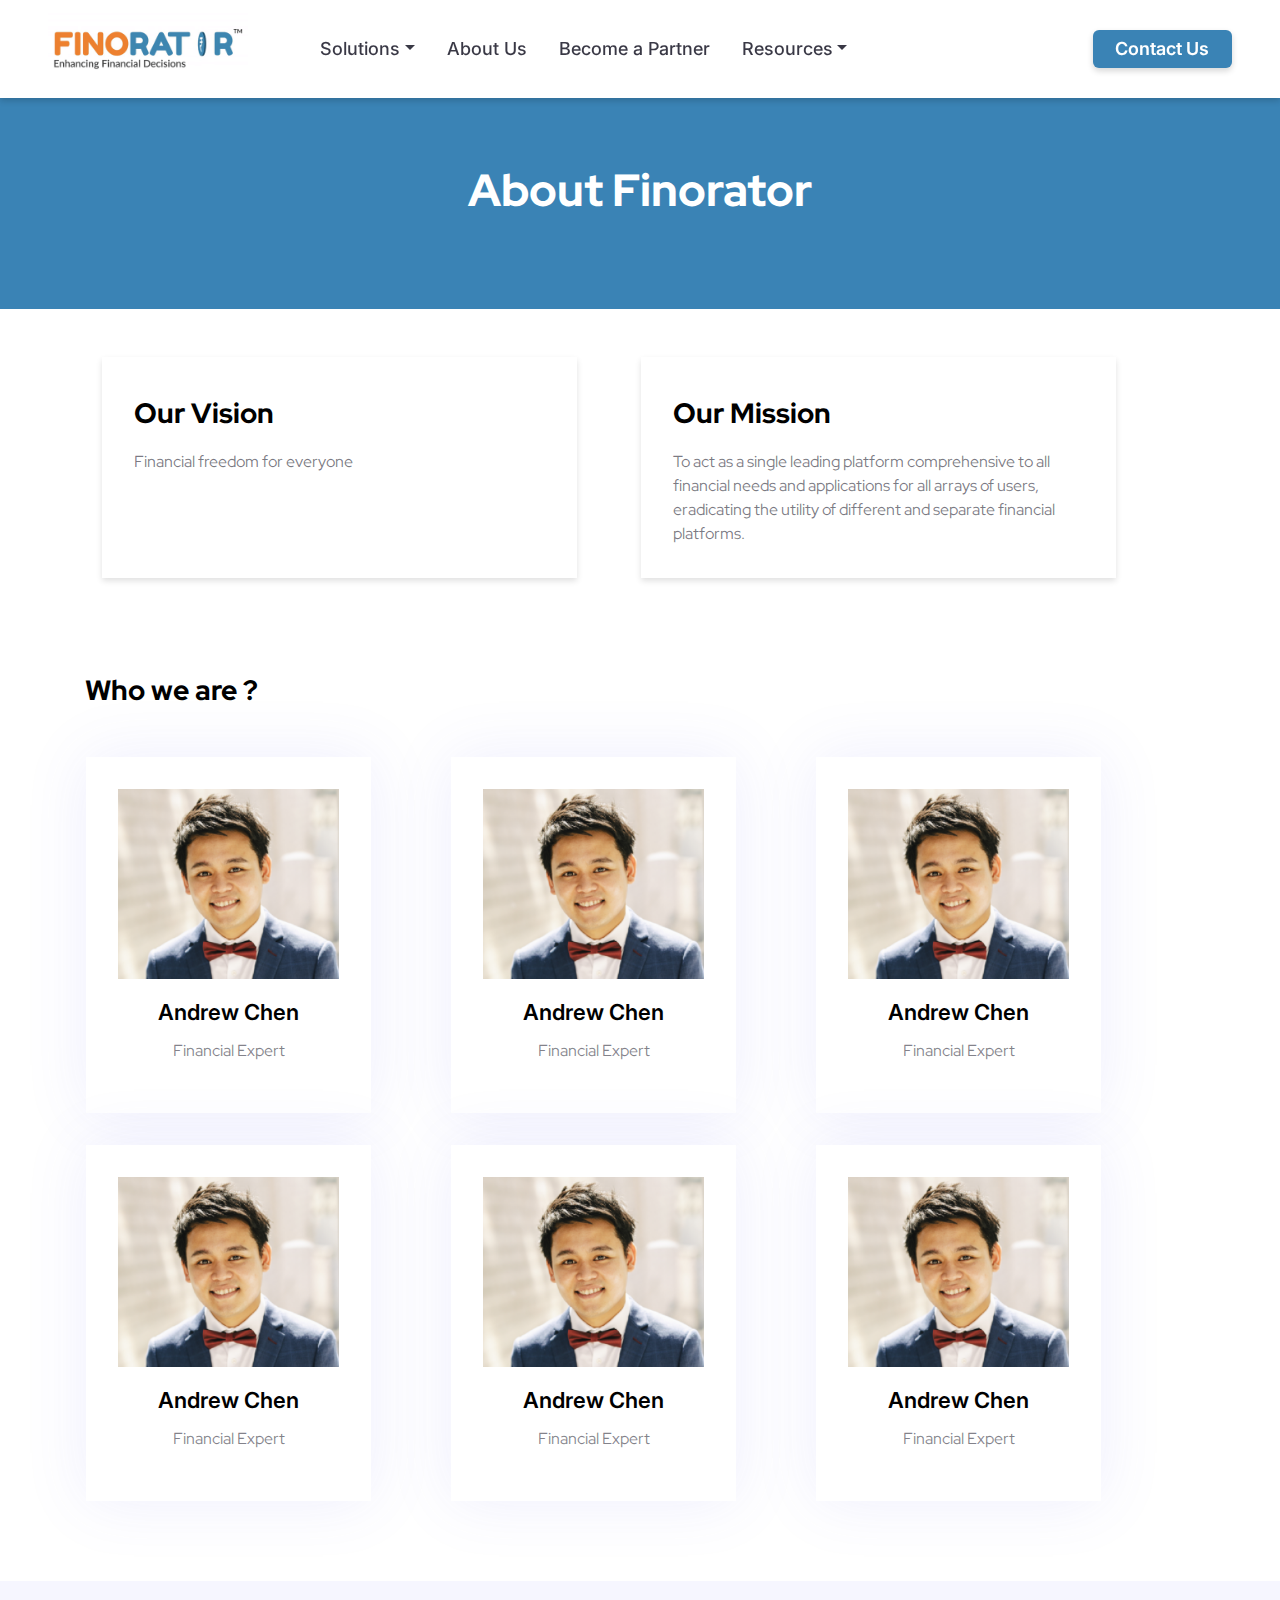
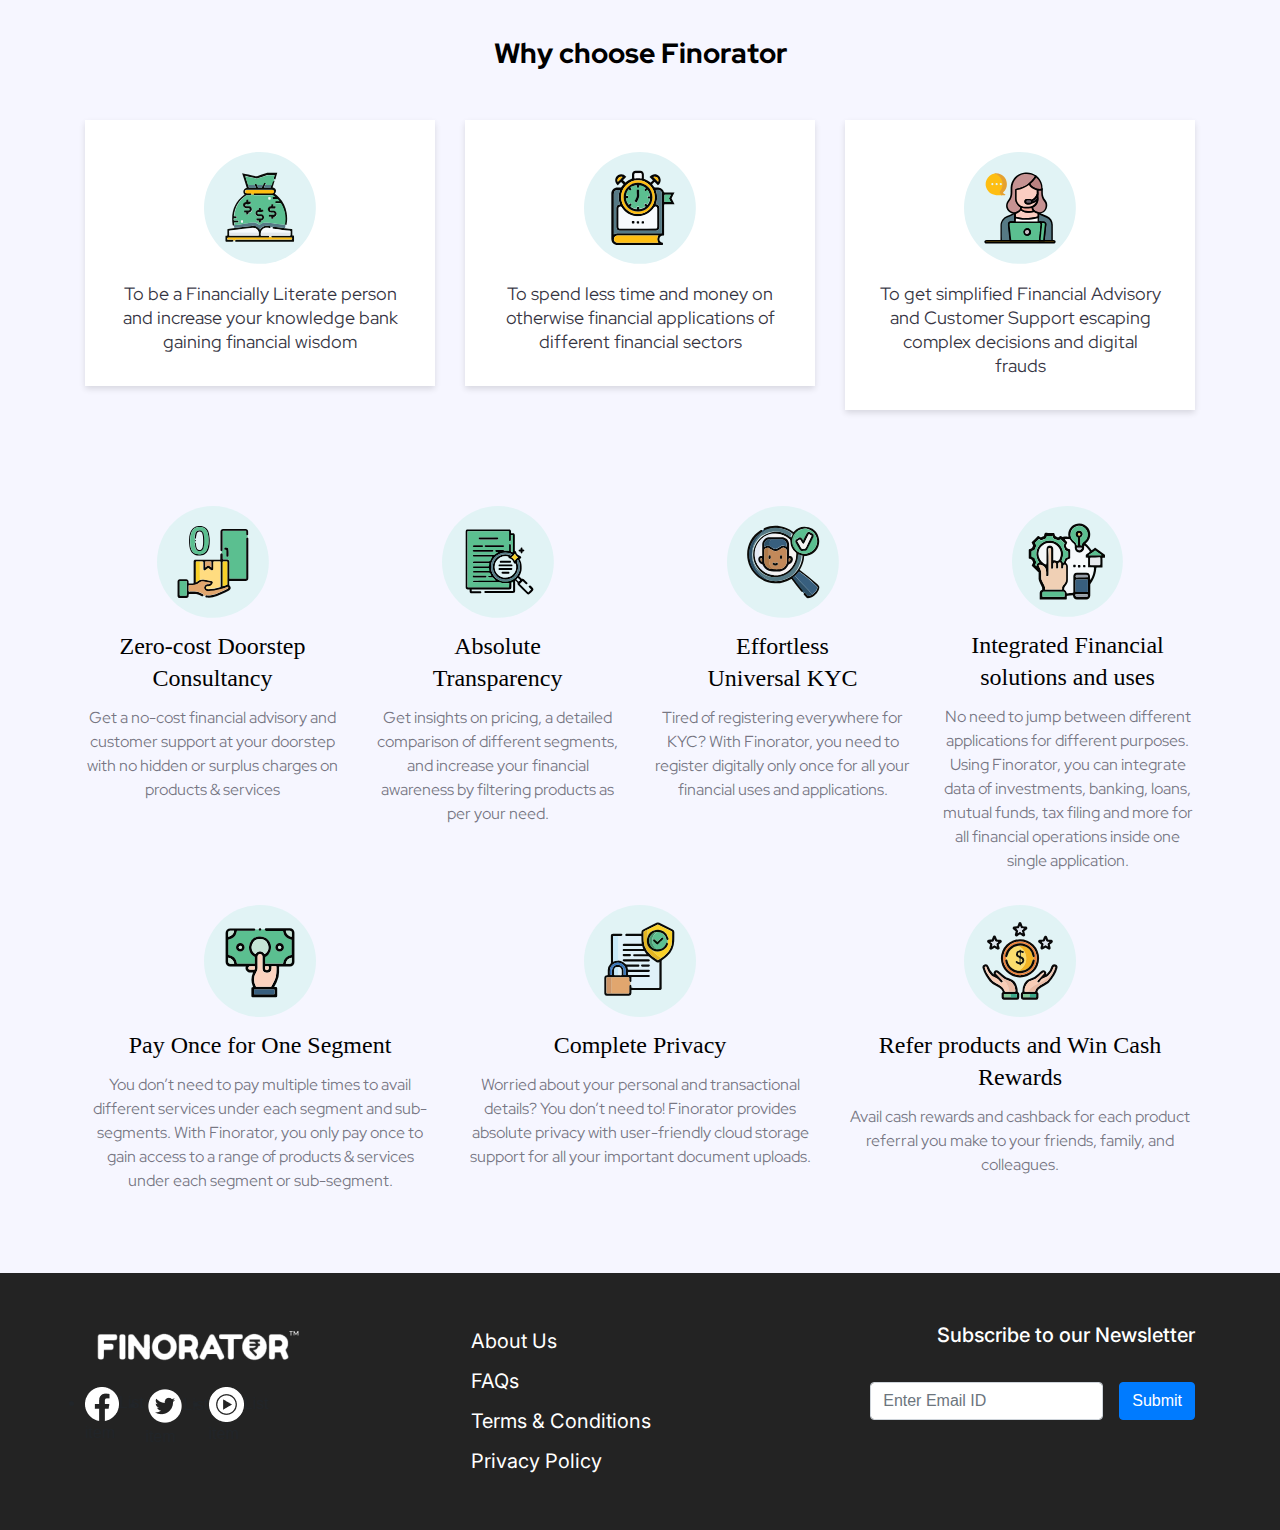
==== about-us.html @ b49a034b "chng" ====
<!DOCTYPE html>
<html lang="en">
    <head>
        <meta charset="utf-8">
        <meta http-equiv="X-UA-Compatible" content="IE=edge">
        <meta name="viewport" content="width=device-width, initial-scale=1, shrink-to-fit=no">
        <meta name="description" content="">
        <meta name="author" content="">
        <title>Finorator - About Us</title>
        <!-- Bootstrap core CSS -->
        <link href="bootstrap/css/bootstrap.css" rel="stylesheet">
        <!-- Custom styles for this template -->
        <link href="main.css" rel="stylesheet" type="text/css">
        <link href="starter-template.css" rel="stylesheet" type="text/css">
        <link rel="preconnect" href="https://fonts.googleapis.com">
        <link rel="preconnect" href="https://fonts.gstatic.com" crossorigin>
        <link href="https://fonts.googleapis.com/css2?family=Inter:wght@300;400;500;600;700&display=swap" rel="stylesheet">
        <link href="https://fonts.googleapis.com/css2?family=Inter:wght@300;400;500;600;700&family=Red+Hat+Display:wght@300;400;500;600;700&display=swap" rel="stylesheet">
    </head>
    <body>
        <nav class="navbar navbar-expand-md fixed-top pl-5 pr-5">
            <a href="index.html" class="navbar-brand"><img src="assets/fino2.gif"></a>
            <button class="navbar-toggler" type="button" data-toggle="collapse" data-target="#navbarsExampleDefault" aria-controls="navbarsExampleDefault" aria-expanded="false" aria-label="Toggle navigation" style="background-color: #3a83b5;">
                <span class="navbar-toggler-icon"></span>
            </button>
            <div class="collapse navbar-collapse" id="navbarsExampleDefault">
                <ul class="navbar-nav mr-auto ml-5">
                    <li class="nav-item dropdown">
                        <a class="nav-link dropdown-toggle" href="#" id="dropdown01" data-toggle="dropdown" aria-haspopup="true" aria-expanded="false">Solutions</a>
                        <div class="dropdown-menu" aria-labelledby="dropdown01">
                            <a class="dropdown-item test">Product List<span class="caret"></span></a>
                            <ul class="dropdown-menu dropdown-submenu">
                                <li>
                                    <a tabindex="-1" href="#segment" class="dropdown-item">Shares & Stocks</a>
                                </li>
                                <li>
                                    <a tabindex="-1" href="#segment" class="dropdown-item">Mutual Fund</a>
                                </li>
                                <li>
                                    <a tabindex="-1" href="#segment" class="dropdown-item">Insurance</a>
                                </li>
                                <li>
                                    <a tabindex="-1" href="#segment" class="dropdown-item">Loans</a>
                                </li>
                                <li>
                                    <a tabindex="-1" href="#segment" class="dropdown-item">Income Tax</a>
                                </li>
                                <li>
                                    <a tabindex="-1" href="#segment" class="dropdown-item">Real Estate</a>
                                </li>
                            </ul>                             
                            <a class="dropdown-item test" href="#">Other Services <span class="caret"></span></a>
                            <ul class="dropdown-menu dropdown-submenu" style="top: 36px;">
                                <li>
                                    <a tabindex="-1" href="contact-us.html" class="dropdown-item">WEALTH PLANNING</a>
                                </li>
                                <li>
                                    <a tabindex="-1" href="contact-us.html" class="dropdown-item">INVESTMENT PLANNING</a>
                                </li>
                                <li>
                                    <a tabindex="-1" href="contact-us.html" class="dropdown-item">INTERMEDIARY SERVICES</a>
                                </li>
                                <li>
                                    <a tabindex="-1" href="contact-us.html" class="dropdown-item">TAX PLANNING & CONSULTANCY</a>
                                </li>
                                <li>
                                    <a tabindex="-1" href="contact-us.html" class="dropdown-item">ACCOUNTING</a>
                                </li>
                                <li>
                                    <a tabindex="-1" href="contact-us.html" class="dropdown-item">DIGITAL SIGNATURE</a>
                                </li>
                            </ul>
                        </div>
                    </li>
                    <li class="nav-item dropdown">
                        <a class="nav-link" href="about-us.html" id="dropdown01" aria-haspopup="true" aria-expanded="false">About Us</a>
                    </li>
                    <li class="nav-item dropdown">
                        <a class="nav-link" href="partner.html" id="dropdown01" aria-haspopup="true" aria-expanded="false">Become a Partner</a>
                    </li>
                    <li class="nav-item dropdown">
                        <a class="nav-link dropdown-toggle" href="#" id="dropdown01" data-toggle="dropdown" aria-haspopup="true" aria-expanded="false">Resources</a>
                        <div class="dropdown-menu" aria-labelledby="dropdown01">
                            <a class="dropdown-item" href="#">FAQs</a>
                            <a class="dropdown-item" href="#">Blogs</a>
                            <a class="dropdown-item" href="#">Our tie Up Partners</a>
                        </div>
                    </li>
                </ul>
                <form class="form-inline my-2 my-lg-0">
                    <a class="theme-btn btn my-2 my-sm-0" href="contact-us.html">Contact Us</a>
                </form>
            </div>
        </nav>
        <div class="hero sub-hero text-center partner-hero">
            <div class="container">
                <div class="row" style="align-items: center;">
                    <div class="col-lg-12 col-xl-12">
                        <div>
                            <h1 class="theme-h1 text-center">
About Finorator</h1>
                        </div>
                    </div>
                </div>
            </div>
        </div>
        <div class="section-body about-u">
            <div class="container">
                <div class="row">
                    <div class="vision-card col-xl-5 col-lg-5">
                        <div class="theme-head text-left">Our Vision</div>
                        <div class="description text-left">Financial freedom for everyone
</div>
                    </div>
                    <div class="vision-card col-xl-5 col-lg-5">
                        <div class="theme-head text-left">Our Mission</div>
                        <div class="description text-left">To act as a single leading platform comprehensive to all financial needs and applications for all arrays of users, eradicating the utility of different and separate financial platforms.
</div>
                    </div>
                </div>
            </div>
        </div>
        <div class="section-body">
            <div class="container">
                <div class="theme-head">
                    Who we are ?                     
</div>
                <div class="row">
                    <div class="team-card col-xl-3 col-lg-4">
                        <img src="assets/team-dummy.png">
                        <h3>Andrew Chen</h3>
                        <p>Financial Expert</p>
                    </div>
                    <div class="team-card col-xl-3 col-lg-4">
                        <img src="assets/team-dummy.png">
                        <h3>Andrew Chen</h3>
                        <p>Financial Expert</p>
                    </div>
                    <div class="team-card col-xl-3 col-lg-4">
                        <img src="assets/team-dummy.png">
                        <h3>Andrew Chen</h3>
                        <p>Financial Expert</p>
                    </div>
                    <div class="team-card col-xl-3 col-lg-4">
                        <img src="assets/team-dummy.png">
                        <h3>Andrew Chen</h3>
                        <p>Financial Expert</p>
                    </div>
                    <div class="team-card col-xl-3 col-lg-4">
                        <img src="assets/team-dummy.png">
                        <h3>Andrew Chen</h3>
                        <p>Financial Expert</p>
                    </div>
                    <div class="team-card col-xl-3 col-lg-4">
                        <img src="assets/team-dummy.png">
                        <h3>Andrew Chen</h3>
                        <p>Financial Expert</p>
                    </div>
                </div>
            </div>
        </div>
        <div class="section-body features">
            <div class="container">
                <div class="theme-head text-center">Why choose Finorator</div>
                <div class="row mb-5">
                    <div class="col-xl-4 col-lg-4 col-sm-6">
                        <div class="feature-bigcard">
                            <img src="assets/main-feature1.svg">
                            <div class="description">To be a Financially Literate person and increase your knowledge bank gaining financial wisdom</div>
                        </div>
                    </div>
                    <div class="col-xl-4 col-lg-4 col-sm-6">
                        <div class="feature-bigcard">
                            <img src="assets/main-feature2.svg">
                            <div class="description">To spend less time and money on otherwise financial applications of different financial sectors</div>
                        </div>
                    </div>
                    <div class="col-xl-4 col-lg-4 col-sm-12">
                        <div class="feature-bigcard">
                            <img src="assets/main-feature3.svg">
                            <div class="description">To get simplified Financial Advisory and Customer Support escaping complex decisions and digital frauds</div>
                        </div>
                    </div>
                </div>
                <div class="row mt-5 pt-5">
                    <div class="col-xl-3 col-lg-3 col-sm-6">
                        <div class="text-center feature-smallcard">
                            <img src="assets/side-feature1.svg">
                            <div class="title">Zero-cost Doorstep Consultancy</div>
                            <div class="description">Get a no-cost financial advisory and customer support at your doorstep with no hidden or surplus charges on products & services
</div>
                        </div>
                    </div>
                    <div class="col-xl-3 col-lg-3 col-sm-6">
                        <div class="text-center feature-smallcard">
                            <img src="assets/side-feature2.svg">
                            <div class="title">Absolute 
                                <br>Transparency
                            </div>
                            <div class="description">Get insights on pricing, a detailed comparison of different segments, and increase your financial awareness by filtering products as per your need.
</div>
                        </div>
                    </div>
                    <div class="col-xl-3 col-lg-3 col-sm-6">
                        <div class="text-center feature-smallcard">
                            <img src="assets/side-feature3.svg">
                            <div class="title">Effortless
                                <br> Universal KYC
                            </div>
                            <div class="description">Tired of registering everywhere for KYC? With Finorator, you need to register digitally only once for all your financial uses and applications.
</div>
                        </div>
                    </div>
                    <div class="col-xl-3 col-lg-3 col-sm-6">
                        <div class="text-center feature-smallcard">
                            <img src="assets/side-feature4.svg">
                            <div class="title">Integrated Financial solutions and uses</div>
                            <div class="description">No need to jump between different applications for different purposes. Using Finorator, you can integrate data of investments, banking, loans, mutual funds, tax filing and more for all financial operations inside one single application.</div>
                        </div>
                    </div>
                    <div class="col-xl-4 col-lg-4 col-sm-6"> 
                        <div class="text-center feature-smallcard">
                            <img src="assets/feature-5.svg">
                            <div class="title">Pay Once for One Segment</div>
                            <div class="description">You don’t need to pay multiple times to avail different services under each segment and sub-segments. With Finorator, you only pay once to gain access to a range of products & services under each segment or sub-segment.</div>
                        </div>
                    </div>
                    <div class="col-xl-4 col-lg-4 col-sm-6">
                        <div class="text-center feature-smallcard">
                            <img src="assets/feature-6.svg">
                            <div class="title">Complete Privacy</div>
                            <div class="description">Worried about your personal and transactional details? You don’t need
                                to! Finorator provides absolute privacy with user-friendly cloud storage support for all your important document uploads.
</div>
                        </div>
                    </div>
                    <div class="col-xl-4 col-lg-4 col-sm-12">
                        <div class="text-center feature-smallcard">
                            <img src="assets/feature-7.svg">
                            <div class="title">Refer products and Win Cash Rewards</div>
                            <div class="description">Avail cash rewards and cashback for each product referral you make to your friends, family, and colleagues.
</div>
                        </div>
                    </div>
                </div>
            </div>
        </div>
        <div class="section-body footer">
            <div class="container">
                <div class="row">
                    <div class="col-xl-3 col-lg-3">
                        <img src="assets/logo-white.png" class="mb-4">
                        <ul class="sm-icons">
                            <li>
                                <img src="assets/fb.png">List item
                            </li>
                            <li>
                                <img src="assets/twitter.png">List item
                            </li>
                            <li>
                                <img src="assets/yt.png">List item
                            </li>
                        </ul>
                    </div>
                    <div class="col-xl-4 offset-xl-1 col-lg-4">
                        <ul class="list-group footer-nav"> 
                            <li class="list-group-item">About Us</li>                             
                            <li class="list-group-item">FAQs</li>                             
                            <li class="list-group-item">Terms & Conditions</li>                             
                            <li class="list-group-item">Privacy Policy</li>                             
                        </ul>
                    </div>
                    <div class="col-xl-4 col-lg-5">
                        <div class="title">Subscribe to our Newsletter</div>
                        <form style="display: flex; justify-content: flex-end;">
                            <div class="form-group mx-sm-3 mb-2">
                                <label for="inputPassword2" class="sr-only">Password</label>
                                <input type="email" class="form-control" id="inputPassword2" placeholder="Enter Email ID"/>
                            </div>
                            <button type="submit" class="btn btn-primary mb-2">Submit</button>
                        </form>
                    </div>
                </div>
            </div>
        </div>
        <!-- /.container -->
        <!-- Bootstrap core JavaScript
    ================================================== -->
        <!-- Placed at the end of the document so the pages load faster -->
        <script src="assets/js/jquery.min.js"></script>
        <script src="assets/js/popper.js"></script>
        <script src="bootstrap/js/bootstrap.min.js"></script>
        <script>
$(document).ready(function(){
  $('a.test').on("click", function(e){
    $(this).next('ul').toggle();
    e.stopPropagation();
    e.preventDefault();
  });
});
</script>
    </body>
</html>
---- main.css ----
body {
    padding-top: 5rem;
}

.starter-template {
    padding: 3rem 1.5rem;
    text-align: center;
}

.navbar-brand img {
    max-width: 10em;
}

.navbar .nav-item .nav-link {
    font-family: Inter;
    font-style: normal;
    font-weight: 500;
    font-size: 18px;
    line-height: 24px;
    color: rgba(7, 6, 22, 0.8);
}

.navbar .nav-item {
    margin-right: 1em;
}

.theme-btn {
    /* Rectangle 1 */
    background: #3A83B5;
    box-shadow: 0px 3px 6px rgba(0, 0, 0, 0.16);
    border-radius: 6px;

    /* color: #fff */
    padding-left: 1.2em;
    padding-right: 1.2em;

    /* Contact Us */
    font-family: Inter;
    font-style: normal;
    font-weight: 600;
    font-size: 18px;
    line-height: 24px;
    color: #FFFFFF;
}

.theme-btn:hover {
    color: #fff;
}

.navbar {
    box-shadow: 0px 3px 6px rgba(0, 0, 0, 0.16);
    background-color: #fff;
}

.hero {
    background: #FAFAFD;
    padding-top: 8em;
    padding-bottom: 10em;
    background-image: url('assets/Group%20510.png');
    background-repeat: no-repeat;
    background-position: center center;
    background-size: cover;
}

.hero img {
    max-width: 100%;
}

.theme-h1 {
    /* All financial Solutions under One Roof */
    font-family: Red Hat Display;
    font-style: normal;
    font-weight: 800;
    font-size: 45px;
    line-height: 61px;
    color: #000000;
}

.theme-color {
    color: #3A83B5 !important;
}

.theme-p {
    font-family: Red Hat Display;
    font-style: normal;
    font-weight: normal;
    font-size: 16px;
    color: rgba(7, 6, 22, 0.5);
    margin-top: 12px;
}

.theme-bg2 {
    background: #E57C25;
}

.segments {
}

.theme-head {
    /* Choose your Segment */
    font-family: Red Hat Display;
    font-style: normal;
    font-weight: 800;
    font-size: 28px;
    line-height: 49px;
    color: #000000;
    padding-top: 0em;
    padding-bottom: 1.5em;
}

.segment-card {
    padding-right: 2em;
    padding-left: 2em;
    text-align: center;
}

.card-holder {
    /* Ellipse 2 */
    background: #FAFAFD;
    box-shadow: 0px 3px 6px rgba(0, 0, 0, 0.14);
    border-radius: 170px;
    padding: 2em;
}

.card-holder img {
    max-width: 90px;
}

.card-title {
    /* Shares & Stocks */
    font-family: Red Hat Display;
    font-style: normal;
    font-weight: 800;
    font-size: 20px;
    text-align: center;
    color: #000000;
    margin-top: 1em;
}

.hero .theme-p {
    font-size: 22px;
    padding-right: 4em;
}

.segement-row {
    flex-direction: row;
    align-items: center;
    display: run-in;
    text-align: center;
    width: 135%;
}

.segment-main {
    overflow: scroll;
    max-width: 100%;
    text-align: center;
}

.section-body {
    padding-top: 3em;
    padding-bottom: 3em;
}

.features {
    background: #F6F6FF;
}

.feature-bigcard {
    background: #FFFFFF;
    box-shadow: 0px 3px 6px rgba(0, 0, 0, 0.12);
    padding: 2em;
    text-align: center;
}

.description {
    font-family: Red Hat Display;
    font-style: normal;
    font-weight: normal;
    font-size: 16px;
    line-height: 24px;
    text-align: center;
    color: rgba(7, 6, 22, 0.54);
}

.feature-bigcard .description {
    font-family: Red Hat Display;
    font-style: normal;
    font-weight: normal;
    font-size: 18px;
    line-height: 24px;
    text-align: center;
    color: rgba(7, 6, 22, 0.81);
    padding-top: 1em;
}

.title {
}

.feature-smallcard .title {
    font-family: Avenir;
    font-style: normal;
    font-weight: normal;
    font-size: 24px;
    line-height: 32px;
    text-align: center;
    color: #000000;
    padding-top: 12px;
    padding-bottom: 12px;
}

.steps {
}

.step-card {
    text-align: center;
}

.step-card .title {
    /* Step 1 */
    font-family: Avenir;
    font-style: normal;
    font-weight: normal;
    font-size: 24px;
    line-height: 38px;
    text-align: center;
    color: #000000;
    padding-bottom: 8px;
}

.step-card img {
    max-width: 100px;
    padding-bottom: 12px;
}

.step-card .description {
    font-family: Red Hat Display;
    font-style: normal;
    font-weight: normal;
    font-size: 16px;
    line-height: 24px;
    text-align: center;
    color: rgba(7, 6, 22, 0.81);
}

.steps img {
    max-width: 100%;
}

.blogs {
    background-color: #F6F6FF;
}

.blog-card {
    background: #FFFFFF;
    box-shadow: 0px 3px 6px rgba(0, 0, 0, 0.12);
}

.theme-bg {
    background-color: #002068;
}

.blog-card h3 {
    color: #fff;
    font-family: Red Hat Display;
    font-style: normal;
    font-weight: 500;
    font-size: 20px;
    line-height: 27px;
    padding: 1em;
}

.blog-card h4 {
    font-family: Red Hat Display;
    font-style: normal;
    font-weight: 500;
    font-size: 18px;
    line-height: 27px;
    color: #000000;
    padding-left: 1em;
    padding-right: 1em;
    padding-bottom: 2em;
}

.segment-card img {
    max-width: 4em;
}

.partner {
    background: #F6F6FF;
}

.partner img {
    max-width: 100%;
}

.footer {
    background-color: #232323;
}

.sm-icons {
    display: flex;
    flex-direction: row;
    padding-left: 0;
    margin-right: 70px;
}

.sm-icons li {
}

.footer-nav {
}

.footer-nav li {
    background: transparent;
    border: 0 solid;
    font-family: Inter;
    font-style: normal;
    font-weight: normal;
    font-size: 20px;
    line-height: 29px;

    /* identical to box height */
    color: #FFFFFF;
    padding: 6px;
}

.footer .title {
    font-family: Inter;
    font-style: normal;
    font-weight: 500;
    font-size: 20px;
    line-height: 29px;

    /* identical to box height */
    text-align: right;
    color: #FFFFFF;
    padding-bottom: 32px;
}

.feature-smallcard {
    margin-bottom: 2em;
}

.sub-hero {
    padding-top: 5em;
    padding-bottom: 5em;
    background-color: #3A83B5;
}

.sub-hero .theme-h1 {
    text-align: center;
    color: #fff;
}

.about-u {
    background-image: url('assets/business-strategy-success-target-goals.jpg');
    background-repeat: no-repeat;
    background-position: center center;
    background-size: cover;
    margin-bottom: 6em;
}

.about-u .row {
}

.vision-card {
    background: #FFFFFF;
    box-shadow: 0px 3px 6px rgba(0, 0, 0, 0.12);
    padding: 2em;
    text-align: center;
    margin-left: 2em;
    margin-right: 2em;
    margin-bottom: -6.5em;
}

.about-u .vision-card .theme-head {
    padding-bottom: 12px;
}

.team-card {
    background: #FFFFFF;
    box-shadow: 0px 0px 60px rgba(89, 84, 233, 0.1);
    text-align: center;
    margin-left: 1em;
    margin-right: 4em;
    margin-bottom: 2em;
    padding: 2em;
}

.team-card img {
    padding: 0em;
    max-width: 100%;
    margin-bottom: 1em;
}

.team-card h3 {
    font-family: Inter;
    font-style: normal;
    font-weight: 600;
    font-size: 22px;
    line-height: 34px;

    /* identical to box height */
    color: #000000;
}

.team-card p {
    font-family: Red Hat Display;
    font-style: normal;
    font-weight: normal;
    font-size: 16px;
    line-height: 28px;

    /* identical to box height, or 140% */
    text-align: center;
    color: rgba(7, 6, 22, 0.5);
}

.feature-smallcard img {
    max-width: 7em;
}

.partner-section {
    font-family: Red Hat Display;
    font-style: normal;
    font-weight: normal;
    font-size: 20px;
    line-height: 32px;
    color: rgba(7, 6, 22, 0.81);
}

.active {
    font-weight: 600 !important;
    color: #3A83B5 !important;
}

.steps {
    font-family: Avenir;
    font-style: normal;
    font-weight: 800;
    font-size: 24px;
    line-height: 48px;

    /* or 171% */
    color: #000000;
}

.steps-info {
    font-family: Avenir;
    font-style: normal;
    font-weight: normal;
    font-size: 18px;
    color: #000000;
}

.partner-form .form-group {
    display: flex;
    align-items: center;
}

.partner-form .form-group input,
textarea {
    max-width: 70%;
    background: #FFFFFF !important;
    border-radius: 8px !important;
    font-family: Avenir;
    font-style: normal;
    font-weight: 500 !important;
    font-size: 18px !important;
    color: rgba(0, 0, 0, 0.4) !important;
    border: 0px solid !important;
    padding-top: 8px;
    padding-bottom: 8px;
    min-height: 45px;
}

.partner-form .form-group label {
    padding-right: 2em;
    font-family: Avenir;
    font-style: normal;
    font-weight: 500;
    font-size: 18px;
    color: #000000;
    width: 50%;
    text-align: left;
}

.partner-form-section {
    background-color: #F6F6FF;
}

.form-group select {
    max-width: 70%;
    background: #FFFFFF !important;
    border-radius: 8px;
    font-family: Avenir;
    font-style: normal;
    font-weight: 500;
    font-size: 18px;
    color: rgba(0, 0, 0, 0.4);
    border: 0px solid;
    padding-top: 8px;
    padding-bottom: 8px;
    min-height: 45px;
    width: 100%;
    height: 45px;
}

.navbar-toggler-icon {
    background-image: url('assets/ic_baseline-menu.svg');
}

@media only screen and (max-width:767px) {
    .navbar-brand img {
        max-width: 8em;
    }

    .hero {
        padding-top: 2em;
        padding-bottom: 2em;
    }

    .theme-h1 {
        font-size: 28px;
        line-height: 46px;
    }

    .hero .theme-p {
        font-size: 18px;
    }

    .theme-head {
        font-size: 22px;
    }
}

@media only screen and (max-width:575px) {
    .segement-row {
        display: flex;
        overflow: hidden;
        width: 100%;
        justify-content: center;
    }
}

@media only screen and (max-width:767px) {
    .section-body {
        padding-top: 2em;
        padding-bottom: 2em;
    }
}

.arr {
}

@media only screen and (max-width:575px) {
    .arr {
        display: none;
    }

    .step-card {
        margin-bottom: 1em;
    }
}

@media only screen and (max-width:767px) {
    .segement-row {
        width: 100%;
    }

    .arr {
        display: none;
    }

    .step-card {
        margin-bottom: 1em;
    }
}

.partner-hero {
    background-repeat: no-repeat;
    background-size: cover;
    background-image: url('none');
}

.car-row {
    display: flex;
    justify-content: center;
}

.dropdown-submenu {
    position: relative;
    top: 0;
    left: 100%;
    margin-top: -1px;
}

.dropdown-submenu .dropdown-menu {
    top: 0;
    left: 100%;
    margin-top: -1px;
}

.caret::after {
    display: inline-block;
    margin-left: 0.255em;
    vertical-align: 0.255em;
    content: "";
    border-top: 0.3em solid;
    border-right: 0.3em solid transparent;
    border-bottom: 0;
    border-left: 0.3em solid transparent;
}
---- starter-template.css ----
body {
    padding-top: 5rem;
}

.starter-template {
    padding: 3rem 1.5rem;
    text-align: center;
}

.navbar-brand img {
}

.navbar-brand img {
}
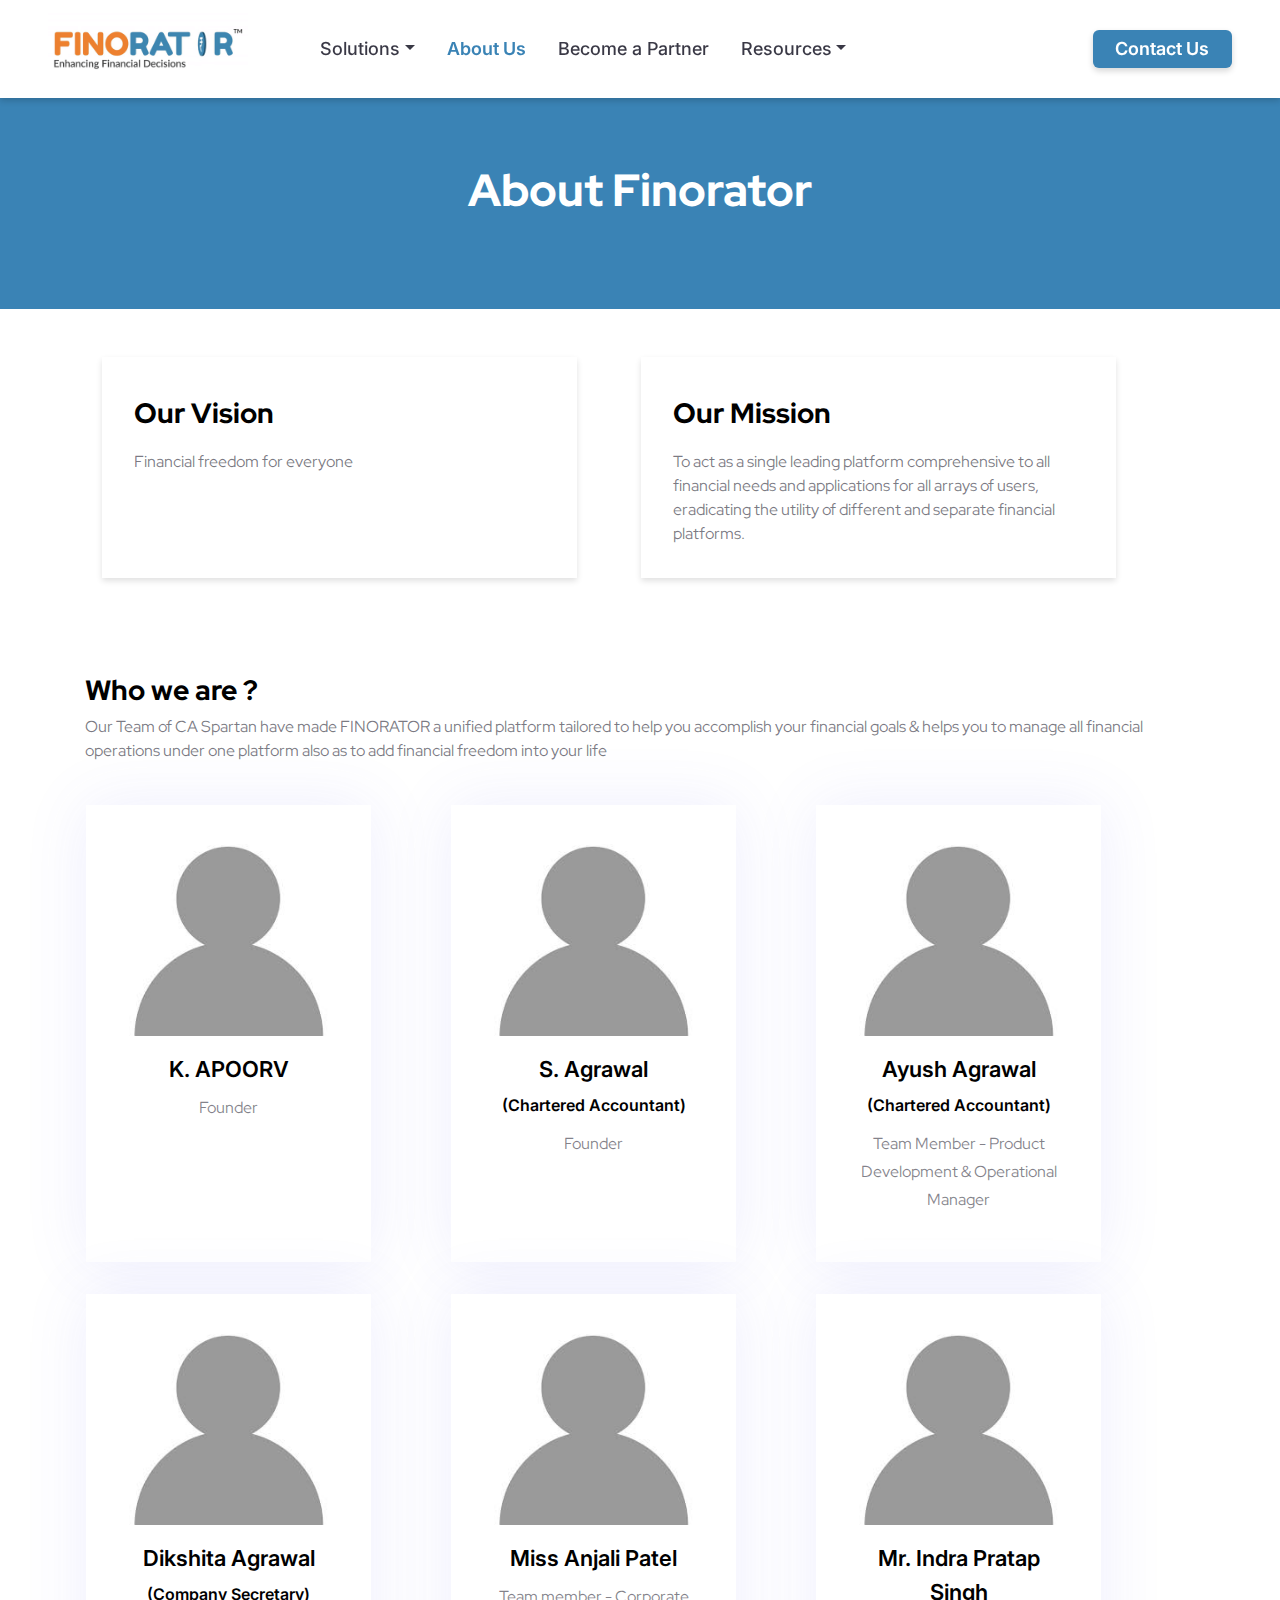
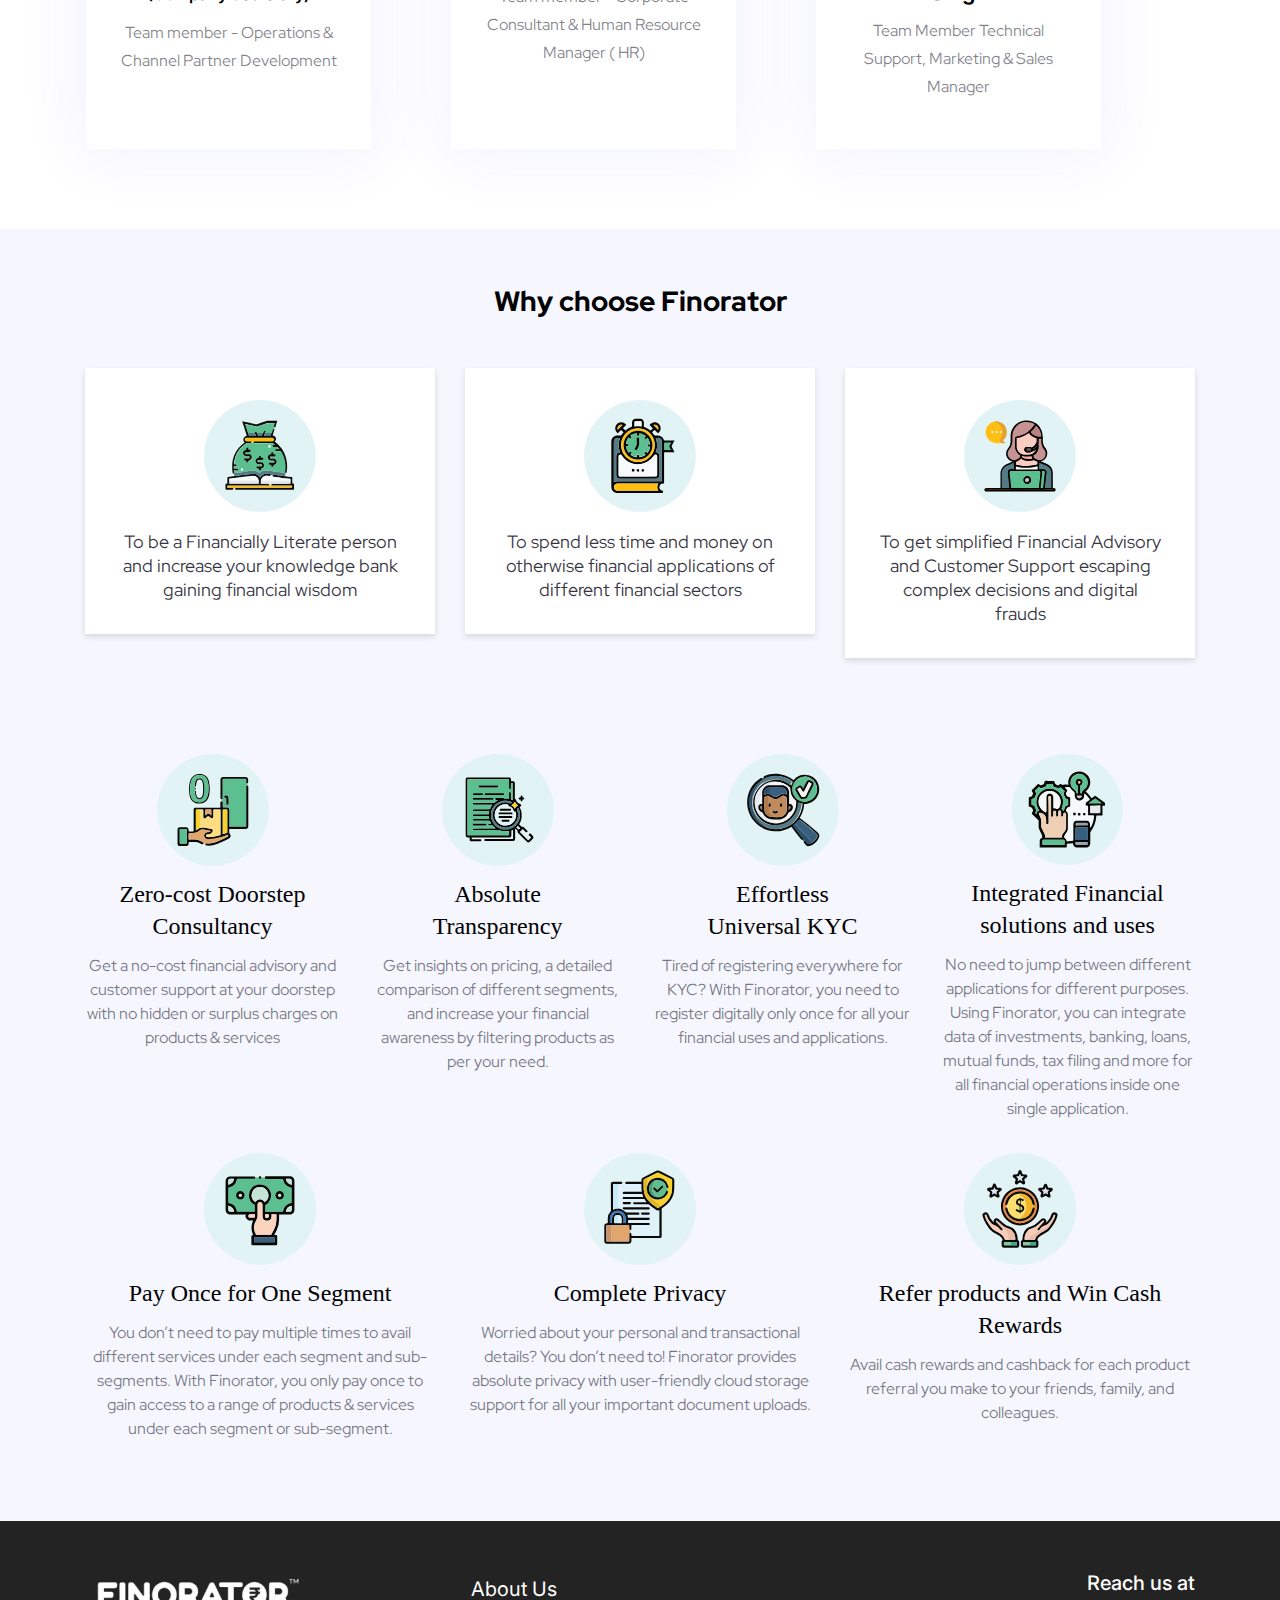
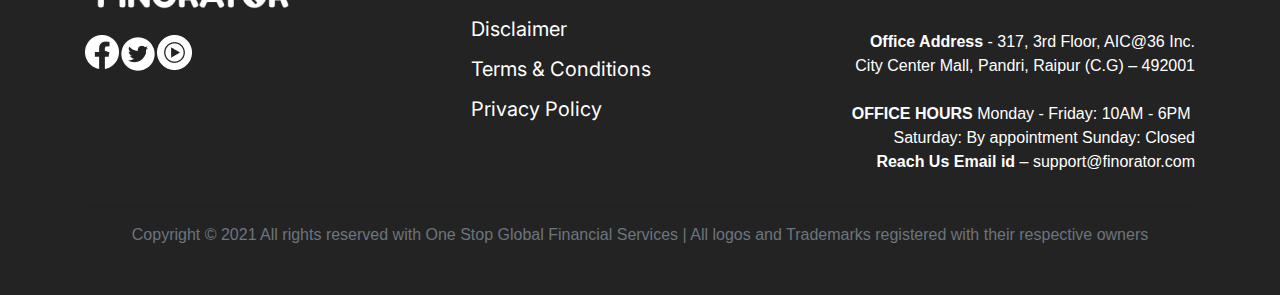
==== commit 7819ff40: "finl" ====
--- a/about-us.html
+++ b/about-us.html
@@ -73,7 +73,7 @@
                         </div>
                     </li>
                     <li class="nav-item dropdown">
-                        <a class="nav-link" href="about-us.html" id="dropdown01" aria-haspopup="true" aria-expanded="false">About Us</a>
+                        <a class="nav-link active" href="about-us.html" id="dropdown01" aria-haspopup="true" aria-expanded="false">About Us</a>
                     </li>
                     <li class="nav-item dropdown">
                         <a class="nav-link" href="partner.html" id="dropdown01" aria-haspopup="true" aria-expanded="false">Become a Partner</a>
@@ -124,37 +124,44 @@
             <div class="container">
                 <div class="theme-head">
                     Who we are ?                     
-</div>
+
+                    <div class="description text-left">Our Team of CA Spartan have made FINORATOR a unified platform tailored to help you accomplish your financial goals & helps you to manage all financial operations under one platform also as to add financial freedom into your life
+</div>
+                </div>
                 <div class="row">
                     <div class="team-card col-xl-3 col-lg-4">
-                        <img src="assets/team-dummy.png">
-                        <h3>Andrew Chen</h3>
-                        <p>Financial Expert</p>
-                    </div>
-                    <div class="team-card col-xl-3 col-lg-4">
-                        <img src="assets/team-dummy.png">
-                        <h3>Andrew Chen</h3>
-                        <p>Financial Expert</p>
-                    </div>
-                    <div class="team-card col-xl-3 col-lg-4">
-                        <img src="assets/team-dummy.png">
-                        <h3>Andrew Chen</h3>
-                        <p>Financial Expert</p>
-                    </div>
-                    <div class="team-card col-xl-3 col-lg-4">
-                        <img src="assets/team-dummy.png">
-                        <h3>Andrew Chen</h3>
-                        <p>Financial Expert</p>
-                    </div>
-                    <div class="team-card col-xl-3 col-lg-4">
-                        <img src="assets/team-dummy.png">
-                        <h3>Andrew Chen</h3>
-                        <p>Financial Expert</p>
-                    </div>
-                    <div class="team-card col-xl-3 col-lg-4">
-                        <img src="assets/team-dummy.png">
-                        <h3>Andrew Chen</h3>
-                        <p>Financial Expert</p>
+                        <img src="assets/person.jpeg">
+                        <h3>K. APOORV</h3>
+                        <p>Founder</p>
+                    </div>
+                    <div class="team-card col-xl-3 col-lg-4">
+                        <img src="assets/person.jpeg">
+                        <h3>S. Agrawal<br><span style="font-size: 16px;">(Chartered Accountant)</span></h3>
+                        <p>Founder</p>
+                    </div>
+                    <div class="team-card col-xl-3 col-lg-4">
+                        <img src="assets/person.jpeg">
+                        <h3>Ayush Agrawal<br><span style="font-size: 16px;">(Chartered Accountant)</span></h3>
+                        <p>Team Member -
+Product Development & Operational Manager</p>
+                    </div>
+                    <div class="team-card col-xl-3 col-lg-4">
+                        <img src="assets/person.jpeg">
+                        <h3>Dikshita Agrawal<br><span style="font-size: 16px;">(Company Secretary)</span></h3>
+                        <p>Team member -
+Operations  & Channel Partner  Development</p>
+                    </div>
+                    <div class="team-card col-xl-3 col-lg-4">
+                        <img src="assets/person.jpeg">
+                        <h3>Miss Anjali Patel</h3>
+                        <p>Team member - 
+Corporate Consultant & Human Resource Manager ( HR)</p>
+                    </div>
+                    <div class="team-card col-xl-3 col-lg-4">
+                        <img src="assets/person.jpeg">
+                        <h3>Mr. Indra Pratap Singh</h3>
+                        <p>Team Member 
+Technical Support, Marketing & Sales Manager</p>
                     </div>
                 </div>
             </div>
@@ -248,39 +255,50 @@
         <div class="section-body footer">
             <div class="container">
                 <div class="row">
-                    <div class="col-xl-3 col-lg-3">
+                    <div class="col-xl-3 col-lg-3 col-12">
                         <img src="assets/logo-white.png" class="mb-4">
                         <ul class="sm-icons">
                             <li>
-                                <img src="assets/fb.png">List item
+                                <img src="assets/fb.png">
                             </li>
                             <li>
-                                <img src="assets/twitter.png">List item
+                                <img src="assets/twitter.png">
                             </li>
                             <li>
-                                <img src="assets/yt.png">List item
+                                <img src="assets/yt.png">
                             </li>
                         </ul>
                     </div>
                     <div class="col-xl-4 offset-xl-1 col-lg-4">
                         <ul class="list-group footer-nav"> 
-                            <li class="list-group-item">About Us</li>                             
-                            <li class="list-group-item">FAQs</li>                             
-                            <li class="list-group-item">Terms & Conditions</li>                             
-                            <li class="list-group-item">Privacy Policy</li>                             
+                            <li class="list-group-item">
+                                <a href="about-us.html">About Us</a>
+                            </li>                             
+                            <li class="list-group-item">
+                                <a href="disclaimer.html">Disclaimer</a>
+                            </li>                             
+                            <li class="list-group-item">
+                                <a href="terms-and-condition.html">Terms &amp; Conditions</a>
+                            </li>                             
+                            <li class="list-group-item">
+                                <a href="privacy-policy.html">Privacy Policy</a>
+                            </li>                             
                         </ul>
                     </div>
-                    <div class="col-xl-4 col-lg-5">
-                        <div class="title">Subscribe to our Newsletter</div>
-                        <form style="display: flex; justify-content: flex-end;">
-                            <div class="form-group mx-sm-3 mb-2">
-                                <label for="inputPassword2" class="sr-only">Password</label>
-                                <input type="email" class="form-control" id="inputPassword2" placeholder="Enter Email ID"/>
-                            </div>
-                            <button type="submit" class="btn btn-primary mb-2">Submit</button>
-                        </form>
-                    </div>
-                </div>
+                    <div class="col-xl-4 col-lg-5 col-9">
+                        <div class="title">Reach us at</div>
+                        <p class="text-right text-white"><b>Office Address</b> -  317, 3rd Floor, AIC@36 Inc.
+City Center Mall, Pandri, Raipur (C.G) – 492001<br><br><b>OFFICE HOURS</b>
+Monday - Friday: 10AM - 6PM +Saturday: By appointment +Sunday: Closed<b>
+Reach Us Email id</b> – support@finorator.com</p>
+                    </div>
+                </div>
+                <hr>
+                <div class="row text-muted text-center" style="justify-content: center;">
+                    Copyright © 2021 All rights reserved with One Stop Global Financial Services | All logos and Trademarks registered with their respective owners
+</div>
             </div>
         </div>
         <!-- /.container -->
--- a/main.css
+++ b/main.css
@@ -389,7 +389,7 @@
 
 .team-card img {
     padding: 0em;
-    max-width: 100%;
+    max-width: 90%;
     margin-bottom: 1em;
 }
 
@@ -610,4 +610,64 @@
     border-right: 0.3em solid transparent;
     border-bottom: 0;
     border-left: 0.3em solid transparent;
+}
+
+.eligible-list .list-group-item {
+    padding: 1.2em;
+    margin-bottom: 2em;
+    background-color: #F6F9FF;
+    border: 0 solid;
+    border-radius: 16px;
+    display: flex;
+}
+
+.eligible-list .list-group-item p {
+    margin-left: 2em;
+    font-family: Avenir;
+    font-style: normal;
+    font-weight: 600;
+    font-size: 18px;
+    line-height: 26px;
+    color: #000000;
+    margin-top: auto;
+    margin-bottom: auto;
+    display: block;
+}
+
+.testimony-card {
+    background: rgba(89, 84, 233, 0.1);
+    padding: 4em;
+    min-height: 260px;
+}
+
+.testimony-body {
+    margin-left: 4em;
+}
+
+.testimony-body img {
+    max-width: 20px;
+    float: left;
+}
+
+.cont {
+}
+
+.testimony-card .testimony-body .cont {
+    font-family: Red Hat Display;
+    font-style: normal;
+    font-weight: normal;
+    font-size: 16px;
+    line-height: 28px;
+
+    /* or 156% */
+    color: rgba(7, 6, 22, 0.5);
+    padding-left: 2em;
+    padding-right: 2em;
+}
+
+.person {
+}
+
+.footer-nav li a {
+    color: #fff;
 }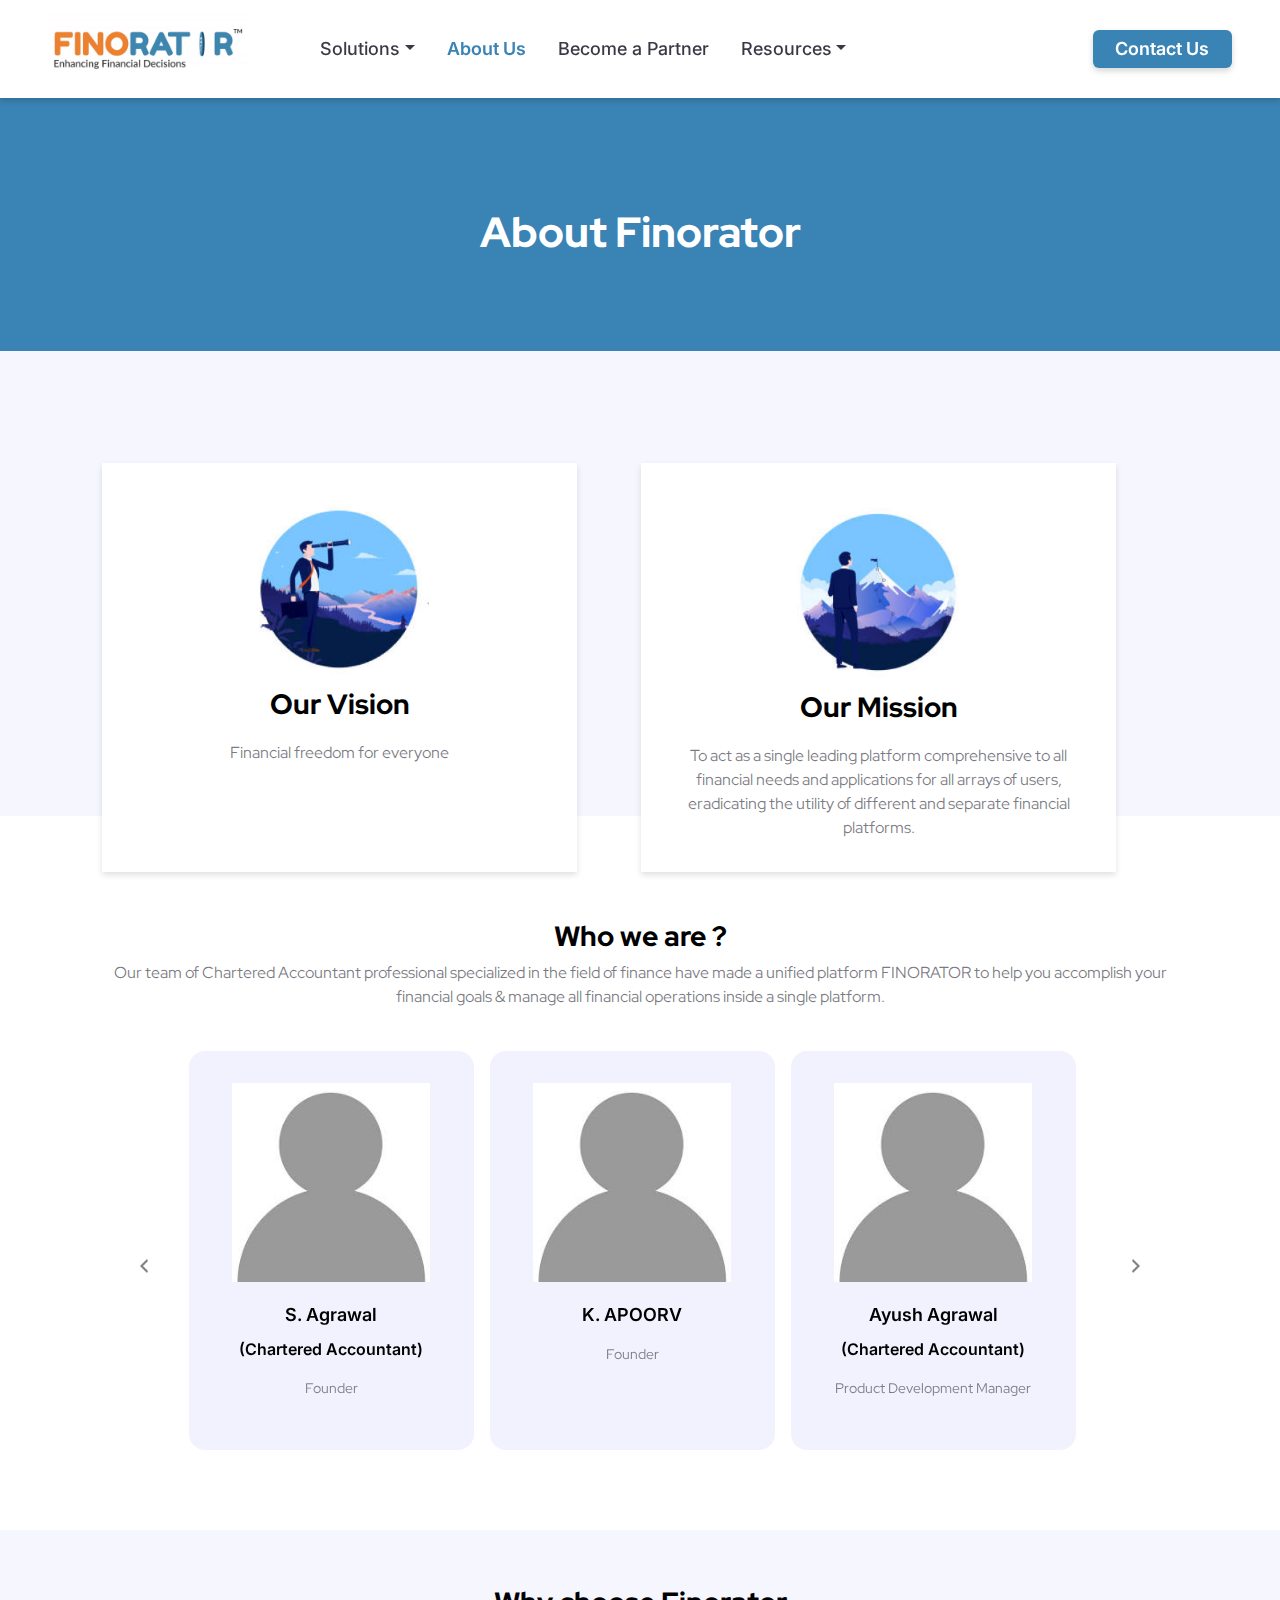
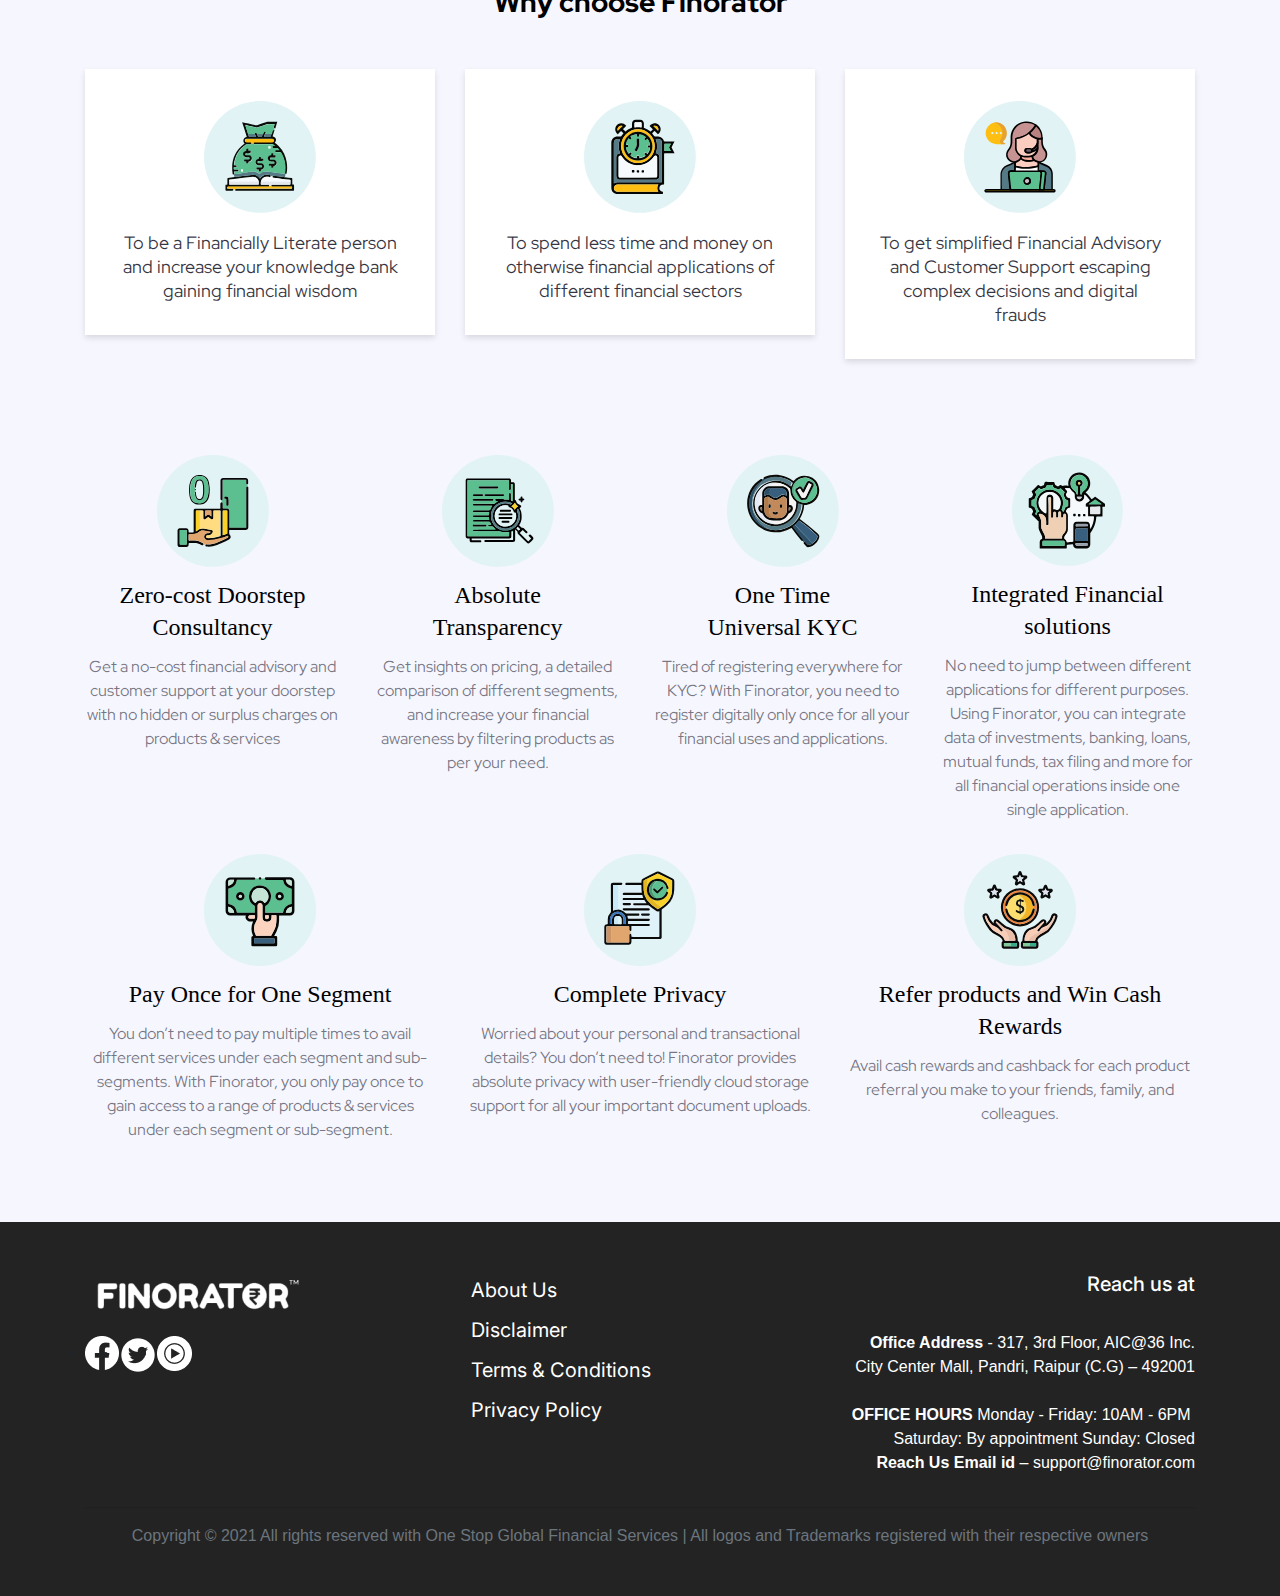
==== commit f6dcbd54: "chngs" ====
--- a/about-us.html
+++ b/about-us.html
@@ -28,25 +28,25 @@
                     <li class="nav-item dropdown">
                         <a class="nav-link dropdown-toggle" href="#" id="dropdown01" data-toggle="dropdown" aria-haspopup="true" aria-expanded="false">Solutions</a>
                         <div class="dropdown-menu" aria-labelledby="dropdown01">
-                            <a class="dropdown-item test">Product List<span class="caret"></span></a>
+                            <a class="dropdown-item test">Products<span class="caret"></span></a>
                             <ul class="dropdown-menu dropdown-submenu">
                                 <li>
-                                    <a tabindex="-1" href="#segment" class="dropdown-item">Shares & Stocks</a>
-                                </li>
-                                <li>
-                                    <a tabindex="-1" href="#segment" class="dropdown-item">Mutual Fund</a>
-                                </li>
-                                <li>
-                                    <a tabindex="-1" href="#segment" class="dropdown-item">Insurance</a>
-                                </li>
-                                <li>
-                                    <a tabindex="-1" href="#segment" class="dropdown-item">Loans</a>
-                                </li>
-                                <li>
-                                    <a tabindex="-1" href="#segment" class="dropdown-item">Income Tax</a>
-                                </li>
-                                <li>
-                                    <a tabindex="-1" href="#segment" class="dropdown-item">Real Estate</a>
+                                    <a tabindex="-1" href="index.html#segment" class="dropdown-item">Shares & Stocks</a>
+                                </li>
+                                <li>
+                                    <a tabindex="-1" href="index.html#segment" class="dropdown-item">Mutual Fund</a>
+                                </li>
+                                <li>
+                                    <a tabindex="-1" href="index.html#segment" class="dropdown-item">Insurance</a>
+                                </li>
+                                <li>
+                                    <a tabindex="-1" href="index.html#segment" class="dropdown-item">Loans</a>
+                                </li>
+                                <li>
+                                    <a tabindex="-1" href="index.html#segment" class="dropdown-item">Income Tax</a>
+                                </li>
+                                <li>
+                                    <a tabindex="-1" href="index.html#segment" class="dropdown-item">Real Estate</a>
                                 </li>
                             </ul>                             
                             <a class="dropdown-item test" href="#">Other Services <span class="caret"></span></a>
@@ -97,7 +97,7 @@
                 <div class="row" style="align-items: center;">
                     <div class="col-lg-12 col-xl-12">
                         <div>
-                            <h1 class="theme-h1 text-center">
+                            <h1 class="theme-h1 text-center" style="margin-top: 0em; padding-top: 1em;">
 About Finorator</h1>
                         </div>
                     </div>
@@ -108,13 +108,15 @@
             <div class="container">
                 <div class="row">
                     <div class="vision-card col-xl-5 col-lg-5">
-                        <div class="theme-head text-left">Our Vision</div>
-                        <div class="description text-left">Financial freedom for everyone
+                        <img src="assets/vision.png"/>
+                        <div class="theme-head text-center">Our Vision</div>
+                        <div class="description text-center">Financial freedom for everyone
 </div>
                     </div>
                     <div class="vision-card col-xl-5 col-lg-5">
-                        <div class="theme-head text-left">Our Mission</div>
-                        <div class="description text-left">To act as a single leading platform comprehensive to all financial needs and applications for all arrays of users, eradicating the utility of different and separate financial platforms.
+                        <img src="assets/mission.png"/>
+                        <div class="theme-head text-center">Our Mission</div>
+                        <div class="description text-center">To act as a single leading platform comprehensive to all financial needs and applications for all arrays of users, eradicating the utility of different and separate financial platforms.
 </div>
                     </div>
                 </div>
@@ -122,47 +124,59 @@
         </div>
         <div class="section-body">
             <div class="container">
-                <div class="theme-head">
+                <div class="theme-head text-center">
                     Who we are ?                     
-
-                    <div class="description text-left">Our Team of CA Spartan have made FINORATOR a unified platform tailored to help you accomplish your financial goals & helps you to manage all financial operations under one platform also as to add financial freedom into your life
-</div>
-                </div>
-                <div class="row">
-                    <div class="team-card col-xl-3 col-lg-4">
-                        <img src="assets/person.jpeg">
-                        <h3>K. APOORV</h3>
-                        <p>Founder</p>
-                    </div>
-                    <div class="team-card col-xl-3 col-lg-4">
-                        <img src="assets/person.jpeg">
-                        <h3>S. Agrawal<br><span style="font-size: 16px;">(Chartered Accountant)</span></h3>
-                        <p>Founder</p>
-                    </div>
-                    <div class="team-card col-xl-3 col-lg-4">
-                        <img src="assets/person.jpeg">
-                        <h3>Ayush Agrawal<br><span style="font-size: 16px;">(Chartered Accountant)</span></h3>
-                        <p>Team Member -
-Product Development & Operational Manager</p>
-                    </div>
-                    <div class="team-card col-xl-3 col-lg-4">
-                        <img src="assets/person.jpeg">
-                        <h3>Dikshita Agrawal<br><span style="font-size: 16px;">(Company Secretary)</span></h3>
-                        <p>Team member -
-Operations  & Channel Partner  Development</p>
-                    </div>
-                    <div class="team-card col-xl-3 col-lg-4">
-                        <img src="assets/person.jpeg">
-                        <h3>Miss Anjali Patel</h3>
-                        <p>Team member - 
-Corporate Consultant & Human Resource Manager ( HR)</p>
-                    </div>
-                    <div class="team-card col-xl-3 col-lg-4">
-                        <img src="assets/person.jpeg">
-                        <h3>Mr. Indra Pratap Singh</h3>
-                        <p>Team Member 
-Technical Support, Marketing & Sales Manager</p>
-                    </div>
+                    <div class="description text-center">Our team of Chartered Accountant professional specialized in the field of finance have made a unified platform FINORATOR to help you accomplish your financial goals & manage all financial operations inside a single platform.
+</div>
+                </div>
+                <div id="carouselExampleCaptions" class="carousel slide" data-ride="carousel">
+                    <ol class="carousel-indicators">
+                        <li data-target="#carouselExampleCaptions" data-slide-to="0" class="active"></li>
+                        <li data-target="#carouselExampleCaptions" data-slide-to="1"></li>
+                        <li data-target="#carouselExampleCaptions" data-slide-to="2"></li>
+                    </ol>
+                    <div class="carousel-inner">
+                        <div class="carousel-item active">
+                            <div class="row" style="justify-content: center;">
+                                <div class="team-card col-xl-3 col-lg-4">
+                                    <img src="assets/person.jpeg">
+                                    <h3>S. Agrawal<br><span style="font-size: 16px;">(Chartered Accountant)</span></h3>
+                                    <p>Founder</p>
+                                </div>
+                                <div class="team-card col-xl-3 col-lg-4">
+                                    <img src="assets/person.jpeg">
+                                    <h3>K. APOORV</h3>
+                                    <p>Founder</p>
+                                </div>
+                                <div class="team-card col-xl-3 col-lg-4">
+                                    <img src="assets/person.jpeg">
+                                    <h3>Ayush Agrawal<br><span style="font-size: 16px;">(Chartered Accountant)</span></h3>
+                                    <p>Product Development Manager</p>
+                                </div>
+                            </div>
+                        </div>
+                        <div class="carousel-item">
+                            <div class="row" style="justify-content: center;">
+                                <div class="team-card col-lg-4 col-xl-3">
+                                    <img src="assets/person.jpeg">
+                                    <h3>Dikshita Agrawal<br><span style="font-size: 16px;">(Company Secretary)</span></h3>
+                                    <p>Product Development Manager</p>
+                                </div>
+                                <div class="team-card col-xl-3 col-lg-4">
+                                    <img src="assets/person.jpeg">
+                                    <h3>Anjali Patel</h3>
+                                    <p>HR Manager</p>
+                                </div>
+                                <div class="team-card col-xl-3 col-lg-4">
+                                    <img src="assets/person.jpeg">
+                                    <h3>Indra Pratap Singh</h3>
+                                    <p>Senior Operational Manager</p>
+                                </div>
+                            </div>
+                        </div>
+                    </div>
+                    <a class="carousel-control-prev" href="#carouselExampleCaptions" role="button" data-slide="prev" style="padding-right: 3em;"> <span class="carousel-control-prev-icon" aria-hidden="true" style="background-image: url('assets/dashicons_arrow-left-alt2.png');"></span> <span class="sr-only">Previous</span> </a>
+                    <a class="carousel-control-next" href="#carouselExampleCaptions" role="button" data-slide="next" style="padding-left: 3em;"> <span class="carousel-control-next-icon" aria-hidden="true" style="background-image: url('assets/dashicons_arrow-left-alt1.png');"></span> <span class="sr-only">Next</span> </a>
                 </div>
             </div>
         </div>
@@ -211,8 +225,9 @@
                     <div class="col-xl-3 col-lg-3 col-sm-6">
                         <div class="text-center feature-smallcard">
                             <img src="assets/side-feature3.svg">
-                            <div class="title">Effortless
-                                <br> Universal KYC
+                            <div class="title">One Time 
+                                <br>
+                                Universal KYC
                             </div>
                             <div class="description">Tired of registering everywhere for KYC? With Finorator, you need to register digitally only once for all your financial uses and applications.
 </div>
@@ -221,7 +236,7 @@
                     <div class="col-xl-3 col-lg-3 col-sm-6">
                         <div class="text-center feature-smallcard">
                             <img src="assets/side-feature4.svg">
-                            <div class="title">Integrated Financial solutions and uses</div>
+                            <div class="title">Integrated Financial solutions</div>
                             <div class="description">No need to jump between different applications for different purposes. Using Finorator, you can integrate data of investments, banking, loans, mutual funds, tax filing and more for all financial operations inside one single application.</div>
                         </div>
                     </div>
--- a/main.css
+++ b/main.css
@@ -71,7 +71,7 @@
     font-family: Red Hat Display;
     font-style: normal;
     font-weight: 800;
-    font-size: 45px;
+    font-size: 42px;
     line-height: 61px;
     color: #000000;
 }
@@ -353,11 +353,13 @@
 }
 
 .about-u {
-    background-image: url('assets/business-strategy-success-target-goals.jpg');
+    /* background-image: url('assets/about.png') */
     background-repeat: no-repeat;
+    background-size: cover;
+    margin-bottom: 3em;
     background-position: center center;
-    background-size: cover;
-    margin-bottom: 6em;
+    padding-top: 7em;
+    background-color: #f6f6ff;
 }
 
 .about-u .row {
@@ -378,13 +380,12 @@
 }
 
 .team-card {
-    background: #FFFFFF;
-    box-shadow: 0px 0px 60px rgba(89, 84, 233, 0.1);
-    text-align: center;
-    margin-left: 1em;
-    margin-right: 4em;
+    background: #f2f2ff;
+    text-align: center;
     margin-bottom: 2em;
     padding: 2em;
+    margin-right: 1em;
+    border-radius: 1em;
 }
 
 .team-card img {
@@ -397,7 +398,7 @@
     font-family: Inter;
     font-style: normal;
     font-weight: 600;
-    font-size: 22px;
+    font-size: 18px;
     line-height: 34px;
 
     /* identical to box height */
@@ -408,7 +409,7 @@
     font-family: Red Hat Display;
     font-style: normal;
     font-weight: normal;
-    font-size: 16px;
+    font-size: 14px;
     line-height: 28px;
 
     /* identical to box height, or 140% */
@@ -635,9 +636,12 @@
 }
 
 .testimony-card {
-    background: rgba(89, 84, 233, 0.1);
+    /* background: rgba(89, 84, 233, 0.1) */
     padding: 4em;
     min-height: 260px;
+    background-repeat: no-repeat;
+    background-position: center center;
+    background-size: cover;
 }
 
 .testimony-body {
@@ -660,7 +664,7 @@
     line-height: 28px;
 
     /* or 156% */
-    color: rgba(7, 6, 22, 0.5);
+    color: rgba(7, 6, 22, 0.8);
     padding-left: 2em;
     padding-right: 2em;
 }
@@ -670,4 +674,36 @@
 
 .footer-nav li a {
     color: #fff;
+}
+
+.segment-main marquee .row div img {
+    max-width: 120px;
+    max-height: 90px;
+}
+
+.star-rating {
+    display: flex;
+    flex-direction: row-reverse;
+    font-size: 1.5em;
+    justify-content: space-around;
+    padding: 0 .2em;
+    text-align: center;
+    width: 5em;
+}
+
+.star-rating input {
+    display: none;
+}
+
+.star-rating label {
+    color: #f90;
+    cursor: pointer;
+}
+
+.star-rating :checked ~ label {
+    color: #f90;
+}
+
+.vision-card img {
+    max-width: 180px;
 }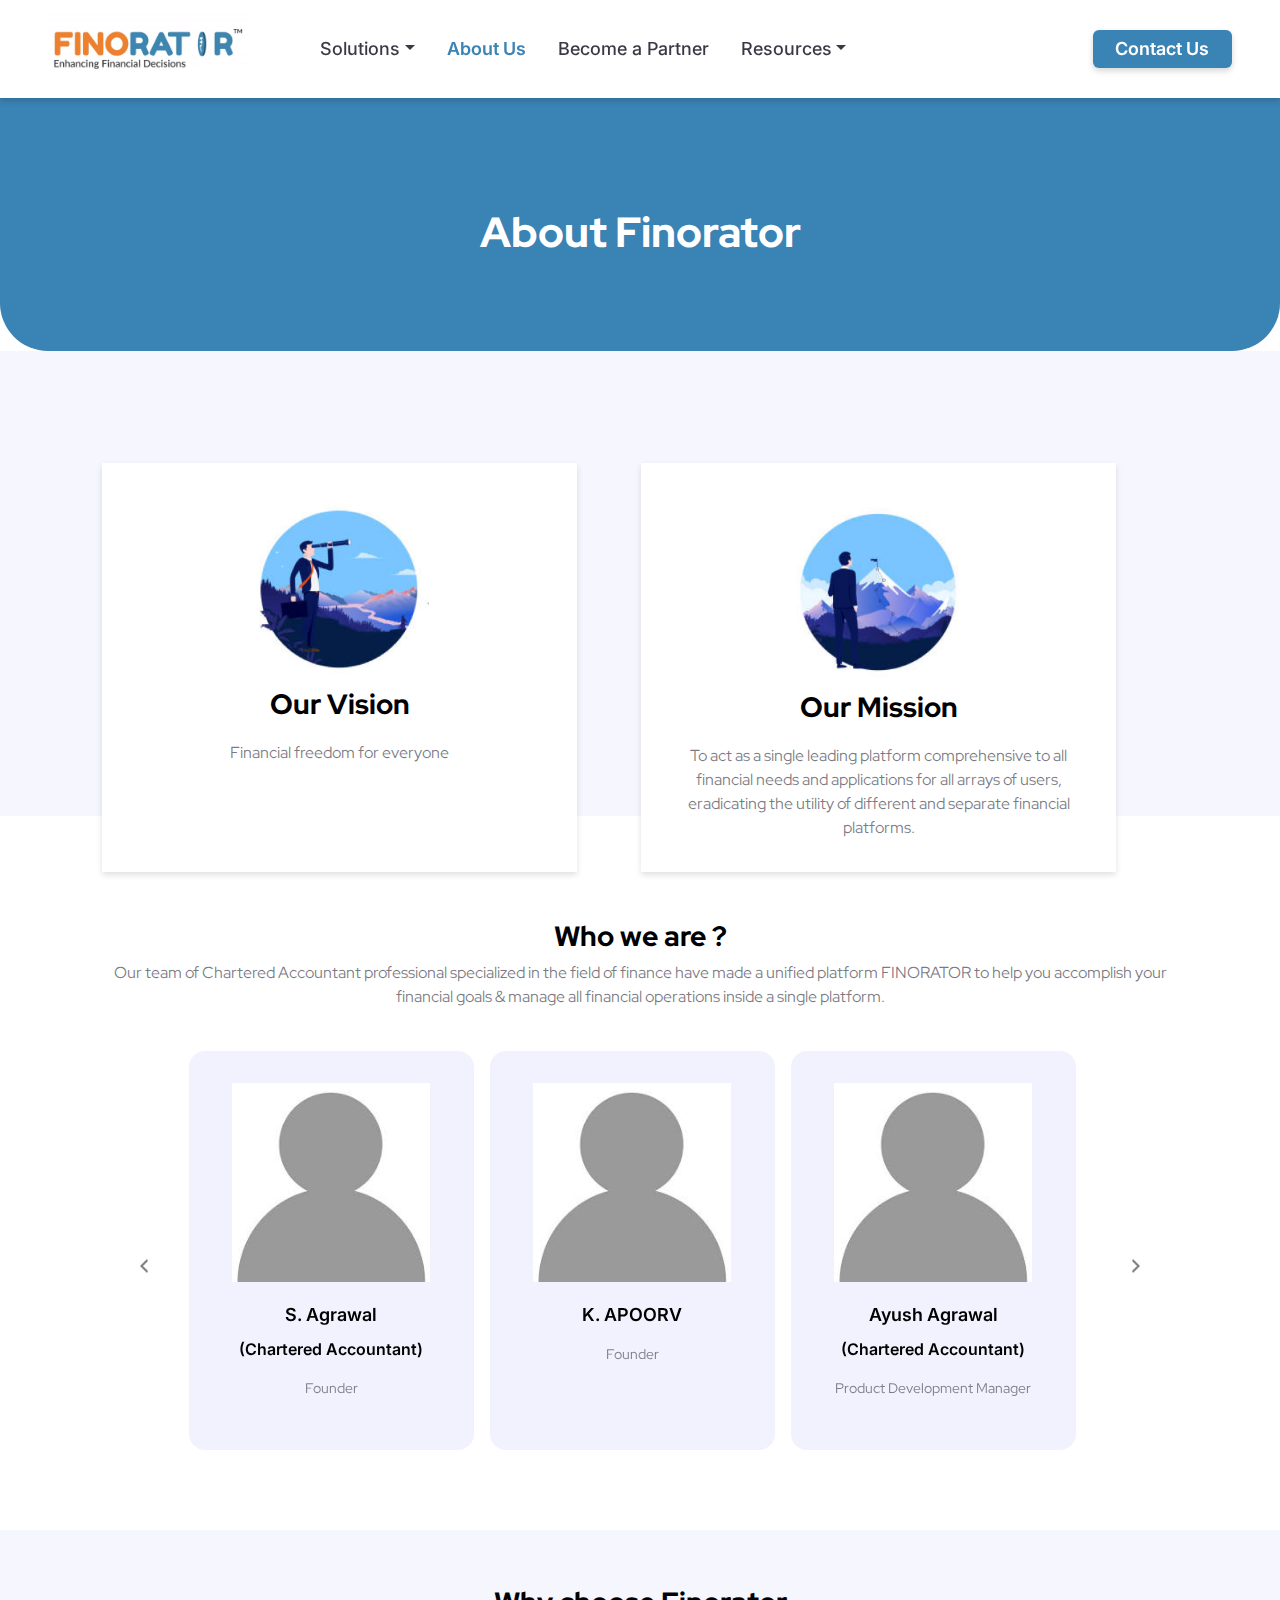
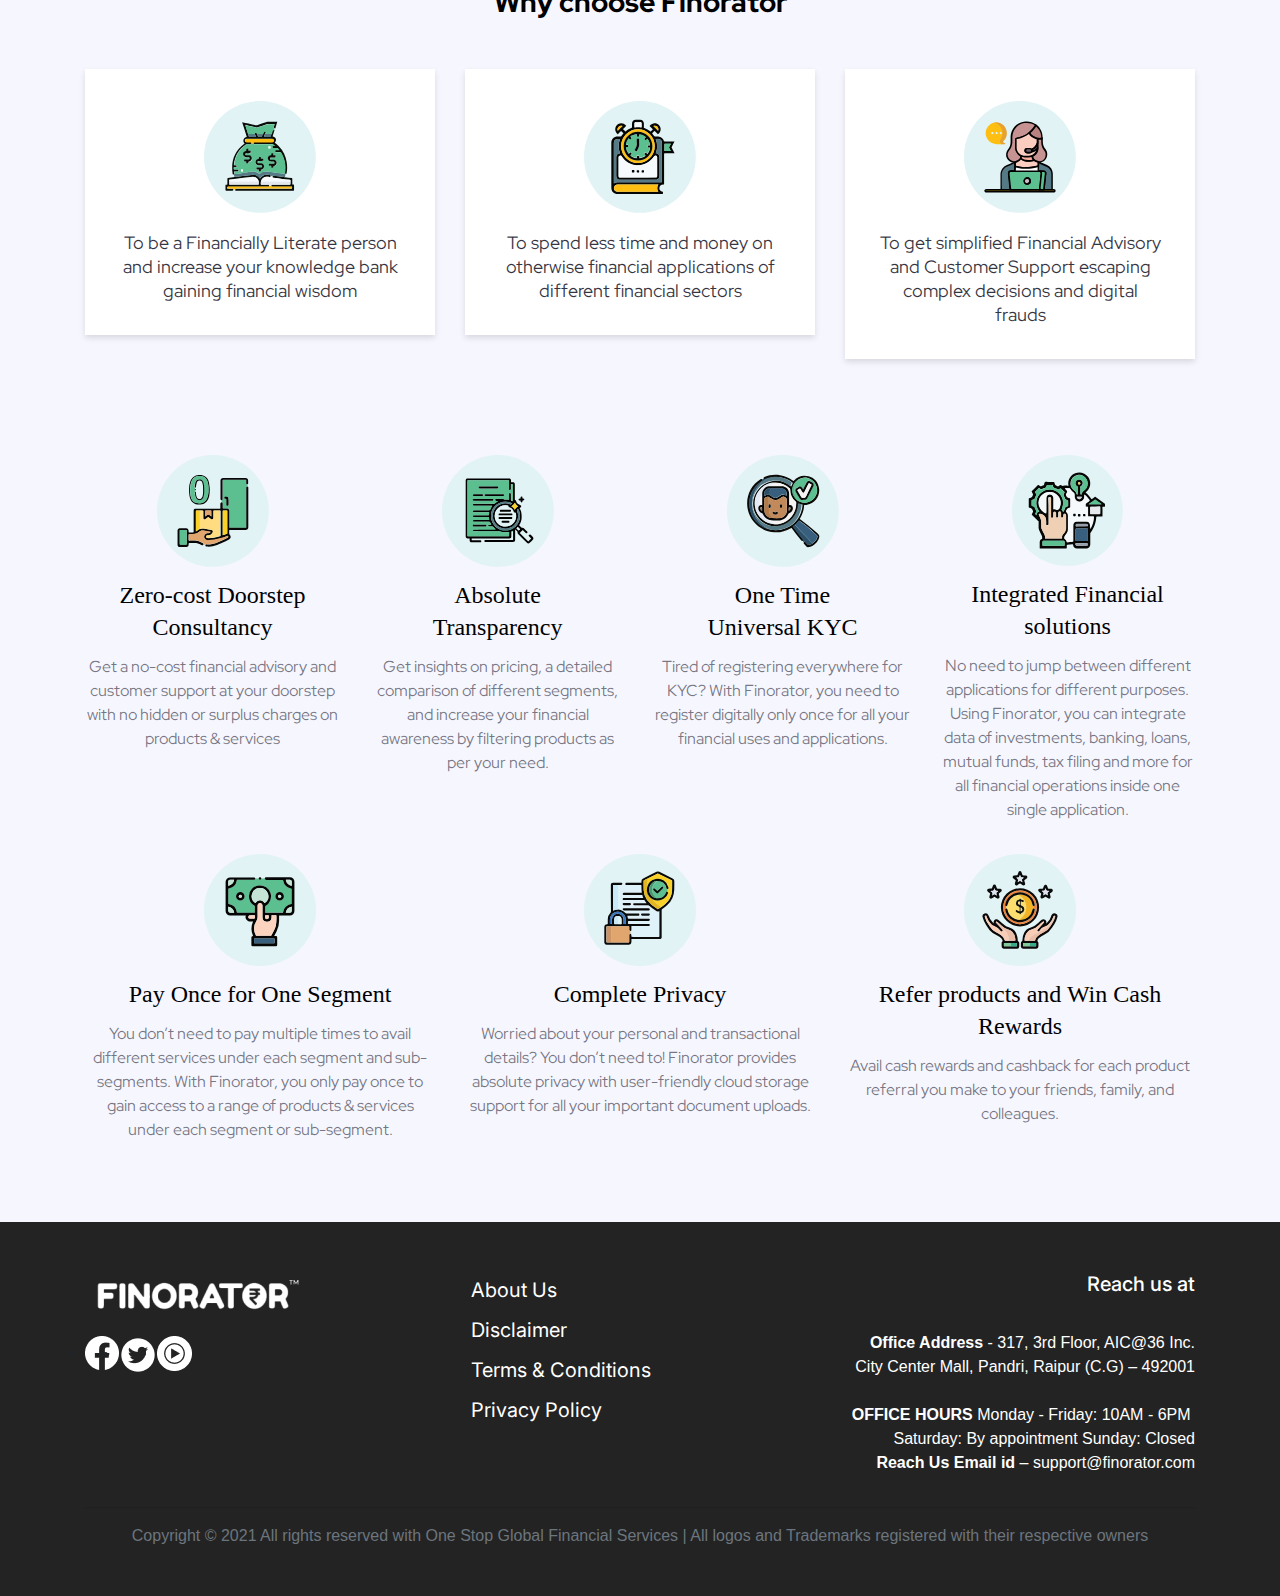
==== commit 3004cfe5: "links" ====
--- a/about-us.html
+++ b/about-us.html
@@ -40,7 +40,7 @@
                                     <a tabindex="-1" href="index.html#segment" class="dropdown-item">Insurance</a>
                                 </li>
                                 <li>
-                                    <a tabindex="-1" href="index.html#segment" class="dropdown-item">Loans</a>
+                                    <a tabindex="-1" href="#segment" class="dropdown-item">Loans</a>
                                 </li>
                                 <li>
                                     <a tabindex="-1" href="index.html#segment" class="dropdown-item">Income Tax</a>
--- a/main.css
+++ b/main.css
@@ -58,8 +58,10 @@
     padding-bottom: 10em;
     background-image: url('assets/Group%20510.png');
     background-repeat: no-repeat;
-    background-position: center center;
+    background-position: center top;
     background-size: cover;
+    border-bottom-left-radius: 3em;
+    border-bottom-right-radius: 3em;
 }
 
 .hero img {
@@ -112,13 +114,15 @@
     padding-right: 2em;
     padding-left: 2em;
     text-align: center;
+    margin-bottom: 1em;
+    margin-top: 1em;
 }
 
 .card-holder {
     /* Ellipse 2 */
     background: #FAFAFD;
-    box-shadow: 0px 3px 6px rgba(0, 0, 0, 0.14);
-    border-radius: 170px;
+    box-shadow: 3px 6px 24px rgba(0, 0, 0, 0.1);
+    border-radius: 20px;
     padding: 2em;
 }
 
@@ -706,4 +710,13 @@
 
 .vision-card img {
     max-width: 180px;
+}
+
+.logos marquee img {
+    max-width: 120px;
+}
+
+.logos marquee div div {
+    padding-right: 2em;
+    padding-left: 2em;
 }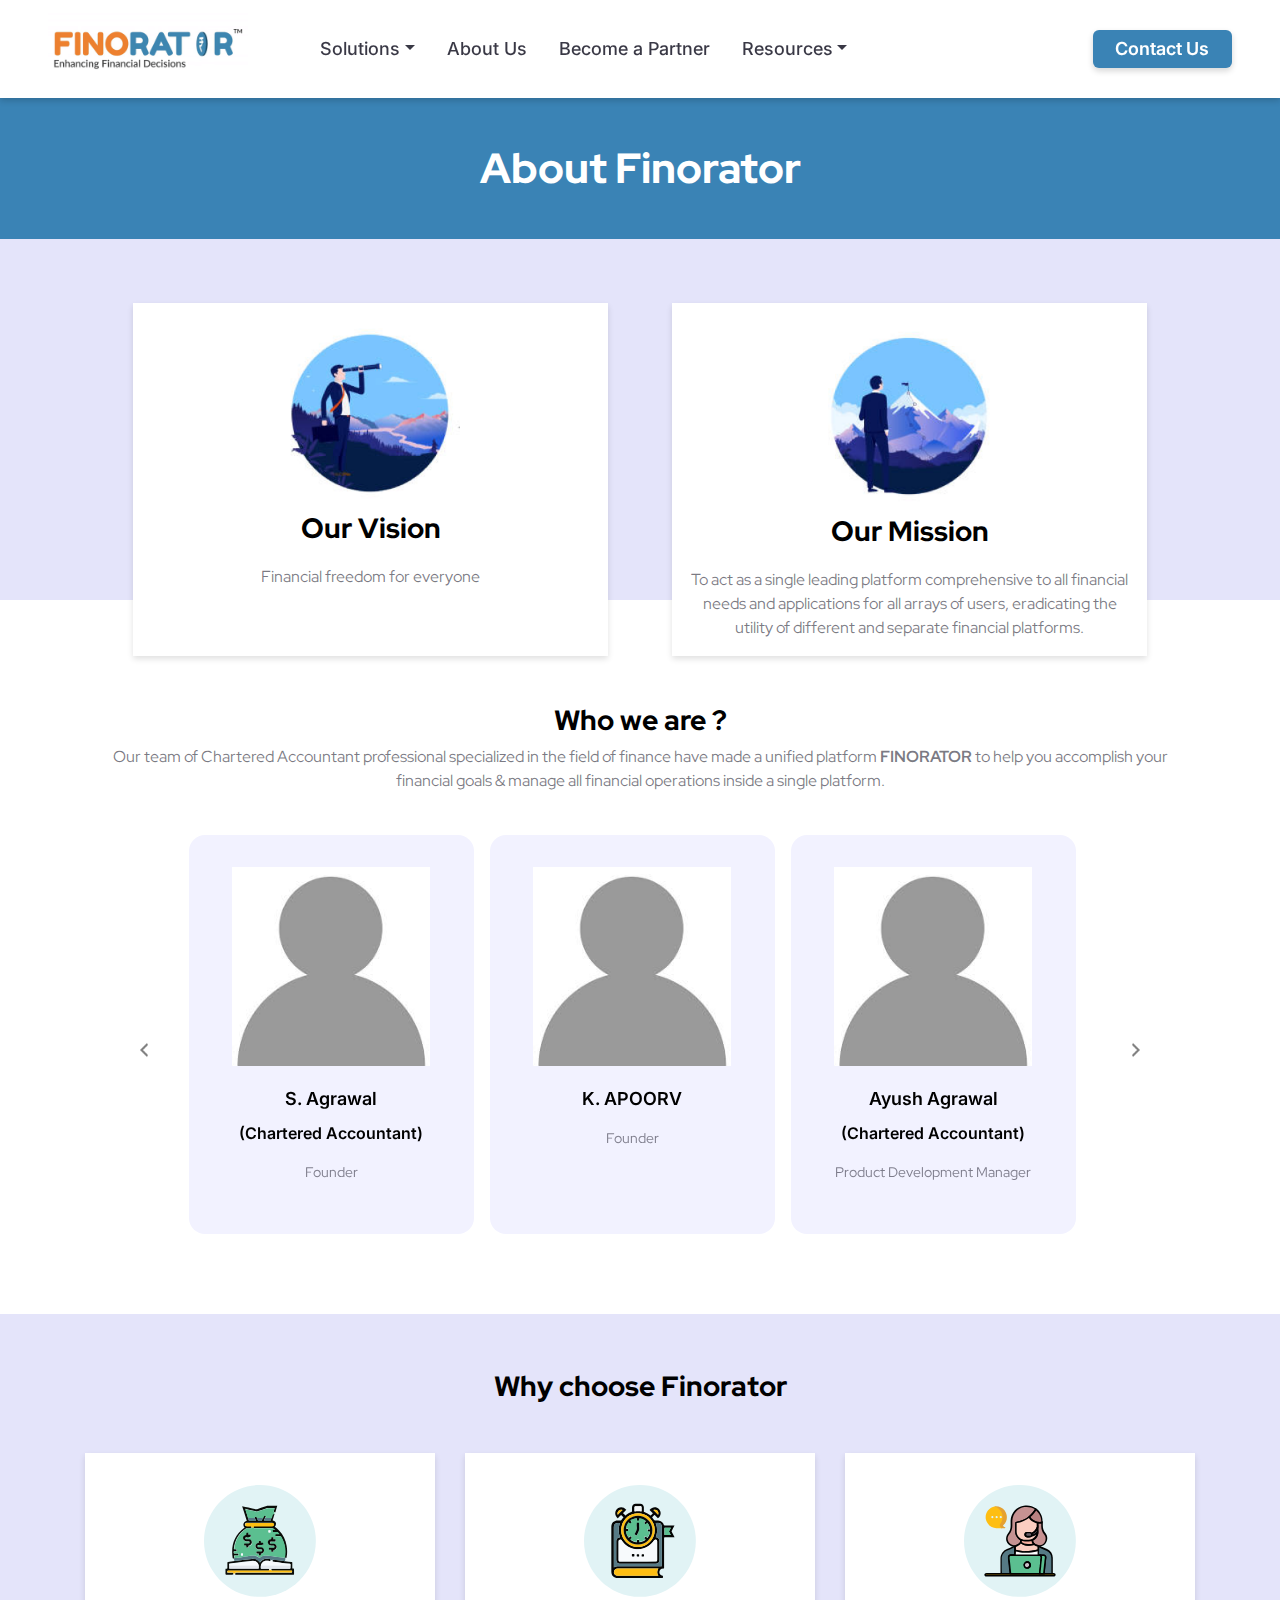
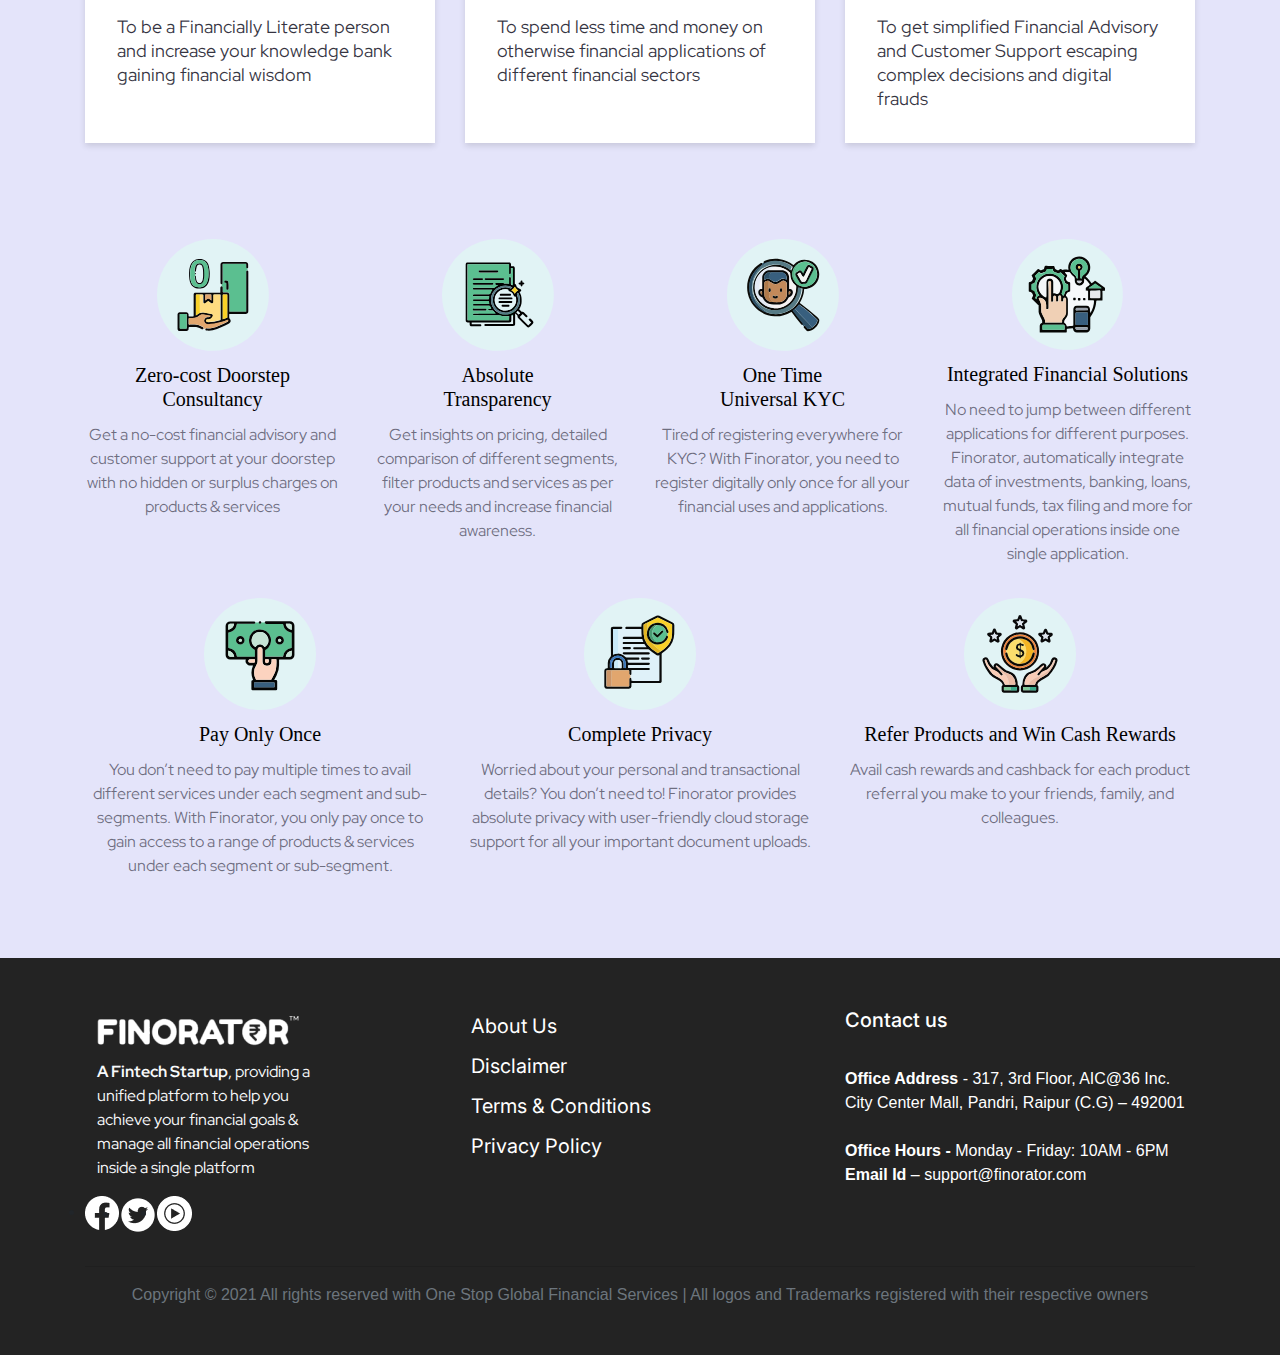
==== commit 8c8203ae: "final" ====
--- a/about-us.html
+++ b/about-us.html
@@ -28,7 +28,7 @@
                     <li class="nav-item dropdown">
                         <a class="nav-link dropdown-toggle" href="#" id="dropdown01" data-toggle="dropdown" aria-haspopup="true" aria-expanded="false">Solutions</a>
                         <div class="dropdown-menu" aria-labelledby="dropdown01">
-                            <a class="dropdown-item test">Products<span class="caret"></span></a>
+                            <a class="dropdown-item test">Product<span class="caret"></span></a>
                             <ul class="dropdown-menu dropdown-submenu">
                                 <li>
                                     <a tabindex="-1" href="index.html#segment" class="dropdown-item">Shares & Stocks</a>
@@ -37,10 +37,10 @@
                                     <a tabindex="-1" href="index.html#segment" class="dropdown-item">Mutual Fund</a>
                                 </li>
                                 <li>
-                                    <a tabindex="-1" href="index.html#segment" class="dropdown-item">Insurance</a>
-                                </li>
-                                <li>
-                                    <a tabindex="-1" href="#segment" class="dropdown-item">Loans</a>
+                                    <a tabindex="-1" href="https://www.gibl.in/?source=1000051793" target="_blank" class="dropdown-item">Insurance</a>
+                                </li>
+                                <li>
+                                    <a tabindex="-1" href="index.html#segment" class="dropdown-item">Loans</a>
                                 </li>
                                 <li>
                                     <a tabindex="-1" href="index.html#segment" class="dropdown-item">Income Tax</a>
@@ -73,7 +73,7 @@
                         </div>
                     </li>
                     <li class="nav-item dropdown">
-                        <a class="nav-link active" href="about-us.html" id="dropdown01" aria-haspopup="true" aria-expanded="false">About Us</a>
+                        <a class="nav-link" href="about-us.html" id="dropdown01" aria-haspopup="true" aria-expanded="false">About Us</a>
                     </li>
                     <li class="nav-item dropdown">
                         <a class="nav-link" href="partner.html" id="dropdown01" aria-haspopup="true" aria-expanded="false">Become a Partner</a>
@@ -83,7 +83,7 @@
                         <div class="dropdown-menu" aria-labelledby="dropdown01">
                             <a class="dropdown-item" href="#">FAQs</a>
                             <a class="dropdown-item" href="#">Blogs</a>
-                            <a class="dropdown-item" href="#">Our tie Up Partners</a>
+                            <a class="dropdown-item" href="index.html#partners">Our Partners</a>
                         </div>
                     </li>
                 </ul>
@@ -106,14 +106,14 @@
         </div>
         <div class="section-body about-u">
             <div class="container">
-                <div class="row">
-                    <div class="vision-card col-xl-5 col-lg-5">
+                <div class="row" style="justify-content: center;">
+                    <div class="vision-card col-xl-5 col-lg-4">
                         <img src="assets/vision.png"/>
                         <div class="theme-head text-center">Our Vision</div>
                         <div class="description text-center">Financial freedom for everyone
 </div>
                     </div>
-                    <div class="vision-card col-xl-5 col-lg-5">
+                    <div class="vision-card col-xl-5 col-lg-4">
                         <img src="assets/mission.png"/>
                         <div class="theme-head text-center">Our Mission</div>
                         <div class="description text-center">To act as a single leading platform comprehensive to all financial needs and applications for all arrays of users, eradicating the utility of different and separate financial platforms.
@@ -126,8 +126,9 @@
             <div class="container">
                 <div class="theme-head text-center">
                     Who we are ?                     
-                    <div class="description text-center">Our team of Chartered Accountant professional specialized in the field of finance have made a unified platform FINORATOR to help you accomplish your financial goals & manage all financial operations inside a single platform.
-</div>
+                    <div class="description text-center">Our team of Chartered Accountant professional specialized in the field of finance have made a unified platform 
+                        <b>FINORATOR</b> to help you accomplish your financial goals &amp; manage all financial operations inside a single platform.
+                    </div>
                 </div>
                 <div id="carouselExampleCaptions" class="carousel slide" data-ride="carousel">
                     <ol class="carousel-indicators">
@@ -218,7 +219,7 @@
                             <div class="title">Absolute 
                                 <br>Transparency
                             </div>
-                            <div class="description">Get insights on pricing, a detailed comparison of different segments, and increase your financial awareness by filtering products as per your need.
+                            <div class="description">Get insights on pricing, detailed comparison of different segments, filter products and services as per your needs and increase financial awareness.
 </div>
                         </div>
                     </div>
@@ -236,14 +237,14 @@
                     <div class="col-xl-3 col-lg-3 col-sm-6">
                         <div class="text-center feature-smallcard">
                             <img src="assets/side-feature4.svg">
-                            <div class="title">Integrated Financial solutions</div>
-                            <div class="description">No need to jump between different applications for different purposes. Using Finorator, you can integrate data of investments, banking, loans, mutual funds, tax filing and more for all financial operations inside one single application.</div>
+                            <div class="title">Integrated Financial Solutions</div>
+                            <div class="description">No need to jump between different applications for different purposes. Finorator, automatically integrate data of  investments, banking, loans, mutual funds, tax filing and more for all financial operations inside one single application.</div>
                         </div>
                     </div>
                     <div class="col-xl-4 col-lg-4 col-sm-6"> 
                         <div class="text-center feature-smallcard">
                             <img src="assets/feature-5.svg">
-                            <div class="title">Pay Once for One Segment</div>
+                            <div class="title">Pay Only Once</div>
                             <div class="description">You don’t need to pay multiple times to avail different services under each segment and sub-segments. With Finorator, you only pay once to gain access to a range of products & services under each segment or sub-segment.</div>
                         </div>
                     </div>
@@ -259,7 +260,7 @@
                     <div class="col-xl-4 col-lg-4 col-sm-12">
                         <div class="text-center feature-smallcard">
                             <img src="assets/feature-7.svg">
-                            <div class="title">Refer products and Win Cash Rewards</div>
+                            <div class="title">Refer Products and Win Cash Rewards</div>
                             <div class="description">Avail cash rewards and cashback for each product referral you make to your friends, family, and colleagues.
 </div>
                         </div>
@@ -271,7 +272,8 @@
             <div class="container">
                 <div class="row">
                     <div class="col-xl-3 col-lg-3 col-12">
-                        <img src="assets/logo-white.png" class="mb-4">
+                        <img src="assets/logo-white.png">
+                        <p class="theme-p text-light" style="padding-left: 12px;"><b>A Fintech Startup</b>, providing a unified platform to help you achieve your financial goals &amp; manage all financial operations inside a single platform</p>
                         <ul class="sm-icons">
                             <li>
                                 <img src="assets/fb.png">
@@ -301,13 +303,11 @@
                         </ul>
                     </div>
                     <div class="col-xl-4 col-lg-5 col-9">
-                        <div class="title">Reach us at</div>
-                        <p class="text-right text-white"><b>Office Address</b> -  317, 3rd Floor, AIC@36 Inc.
-City Center Mall, Pandri, Raipur (C.G) – 492001<br><br><b>OFFICE HOURS</b>
-Monday - Friday: 10AM - 6PM -Saturday: By appointment -Sunday: Closed<b>
-Reach Us Email id</b> – support@finorator.com</p>
+                        <div class="title">Contact us</div>
+                        <p class="text-white text-left"><b>Office Address</b> -  317, 3rd Floor, AIC@36 Inc.
+City Center Mall, Pandri, Raipur (C.G) – 492001<br><br><b>Office Hours -</b>
+Monday - Friday: 10AM - 6PM<b>
+Email Id</b> – support@finorator.com</p>
                     </div>
                 </div>
                 <hr>
--- a/main.css
+++ b/main.css
@@ -111,8 +111,8 @@
 }
 
 .segment-card {
-    padding-right: 2em;
-    padding-left: 2em;
+    padding-right: 0em;
+    padding-left: 0em;
     text-align: center;
     margin-bottom: 1em;
     margin-top: 1em;
@@ -123,7 +123,8 @@
     background: #FAFAFD;
     box-shadow: 3px 6px 24px rgba(0, 0, 0, 0.1);
     border-radius: 20px;
-    padding: 2em;
+    padding: 1em;
+    transition: 0.3s;
 }
 
 .card-holder img {
@@ -155,7 +156,7 @@
 }
 
 .segment-main {
-    overflow: scroll;
+    overflow: hidden;
     max-width: 100%;
     text-align: center;
 }
@@ -166,7 +167,7 @@
 }
 
 .features {
-    background: #F6F6FF;
+    background: #e4e4fa;
 }
 
 .feature-bigcard {
@@ -174,6 +175,8 @@
     box-shadow: 0px 3px 6px rgba(0, 0, 0, 0.12);
     padding: 2em;
     text-align: center;
+    min-height: 290px;
+    transition: 0.3s;
 }
 
 .description {
@@ -192,7 +195,7 @@
     font-weight: normal;
     font-size: 18px;
     line-height: 24px;
-    text-align: center;
+    text-align: left;
     color: rgba(7, 6, 22, 0.81);
     padding-top: 1em;
 }
@@ -204,8 +207,8 @@
     font-family: Avenir;
     font-style: normal;
     font-weight: normal;
-    font-size: 24px;
-    line-height: 32px;
+    font-size: 20px;
+    line-height: 24px;
     text-align: center;
     color: #000000;
     padding-top: 12px;
@@ -251,7 +254,7 @@
 }
 
 .blogs {
-    background-color: #F6F6FF;
+    background-color: #e4e4fa;
 }
 
 .blog-card {
@@ -290,7 +293,7 @@
 }
 
 .partner {
-    background: #F6F6FF;
+    background: #e4e4fa;
 }
 
 .partner img {
@@ -336,19 +339,21 @@
     line-height: 29px;
 
     /* identical to box height */
-    text-align: right;
+    text-align: left;
     color: #FFFFFF;
     padding-bottom: 32px;
 }
 
 .feature-smallcard {
     margin-bottom: 2em;
+    text-align: center;
 }
 
 .sub-hero {
-    padding-top: 5em;
-    padding-bottom: 5em;
+    padding-top: 1em;
+    padding-bottom: 2em;
     background-color: #3A83B5;
+    border-radius: 0;
 }
 
 .sub-hero .theme-h1 {
@@ -362,8 +367,8 @@
     background-size: cover;
     margin-bottom: 3em;
     background-position: center center;
-    padding-top: 7em;
-    background-color: #f6f6ff;
+    padding-top: 4em;
+    background-color: #e4e4fa;
 }
 
 .about-u .row {
@@ -372,11 +377,12 @@
 .vision-card {
     background: #FFFFFF;
     box-shadow: 0px 3px 6px rgba(0, 0, 0, 0.12);
-    padding: 2em;
+    padding: 1em;
     text-align: center;
     margin-left: 2em;
     margin-right: 2em;
     margin-bottom: -6.5em;
+    transition: 0.3s;
 }
 
 .about-u .vision-card .theme-head {
@@ -491,7 +497,7 @@
 }
 
 .partner-form-section {
-    background-color: #F6F6FF;
+    background-color: #e4e4fa;
 }
 
 .form-group select {
@@ -719,4 +725,38 @@
 .logos marquee div div {
     padding-right: 2em;
     padding-left: 2em;
+}
+
+#carouselExampleControls3 .carousel-indicators li {
+    color: #232323 !important;
+    background-color: #3e84b3;
+    max-width: 20px;
+}
+
+#carouselExampleControls4 .carousel-indicators li {
+    color: #232323 !important;
+    background-color: #3e84b3;
+    max-width: 20px;
+}
+
+.affiliations img {
+    min-width: 120px;
+}
+
+.segment-card .card-holder:hover {
+    box-shadow: 0px 6px 12px 8px rgba(0, 0, 0, 0.12);
+}
+
+.feature-bigcard:hover {
+    box-shadow: 0px 6px 12px 8px rgba(0, 0, 0, 0.12);
+}
+
+.vision-card:hover {
+    box-shadow: 0px 6px 12px 8px rgba(0, 0, 0, 0.12);
+}
+
+@media only screen and (max-width:575px) {
+    .testimony-body {
+        margin-left: 0;
+    }
 }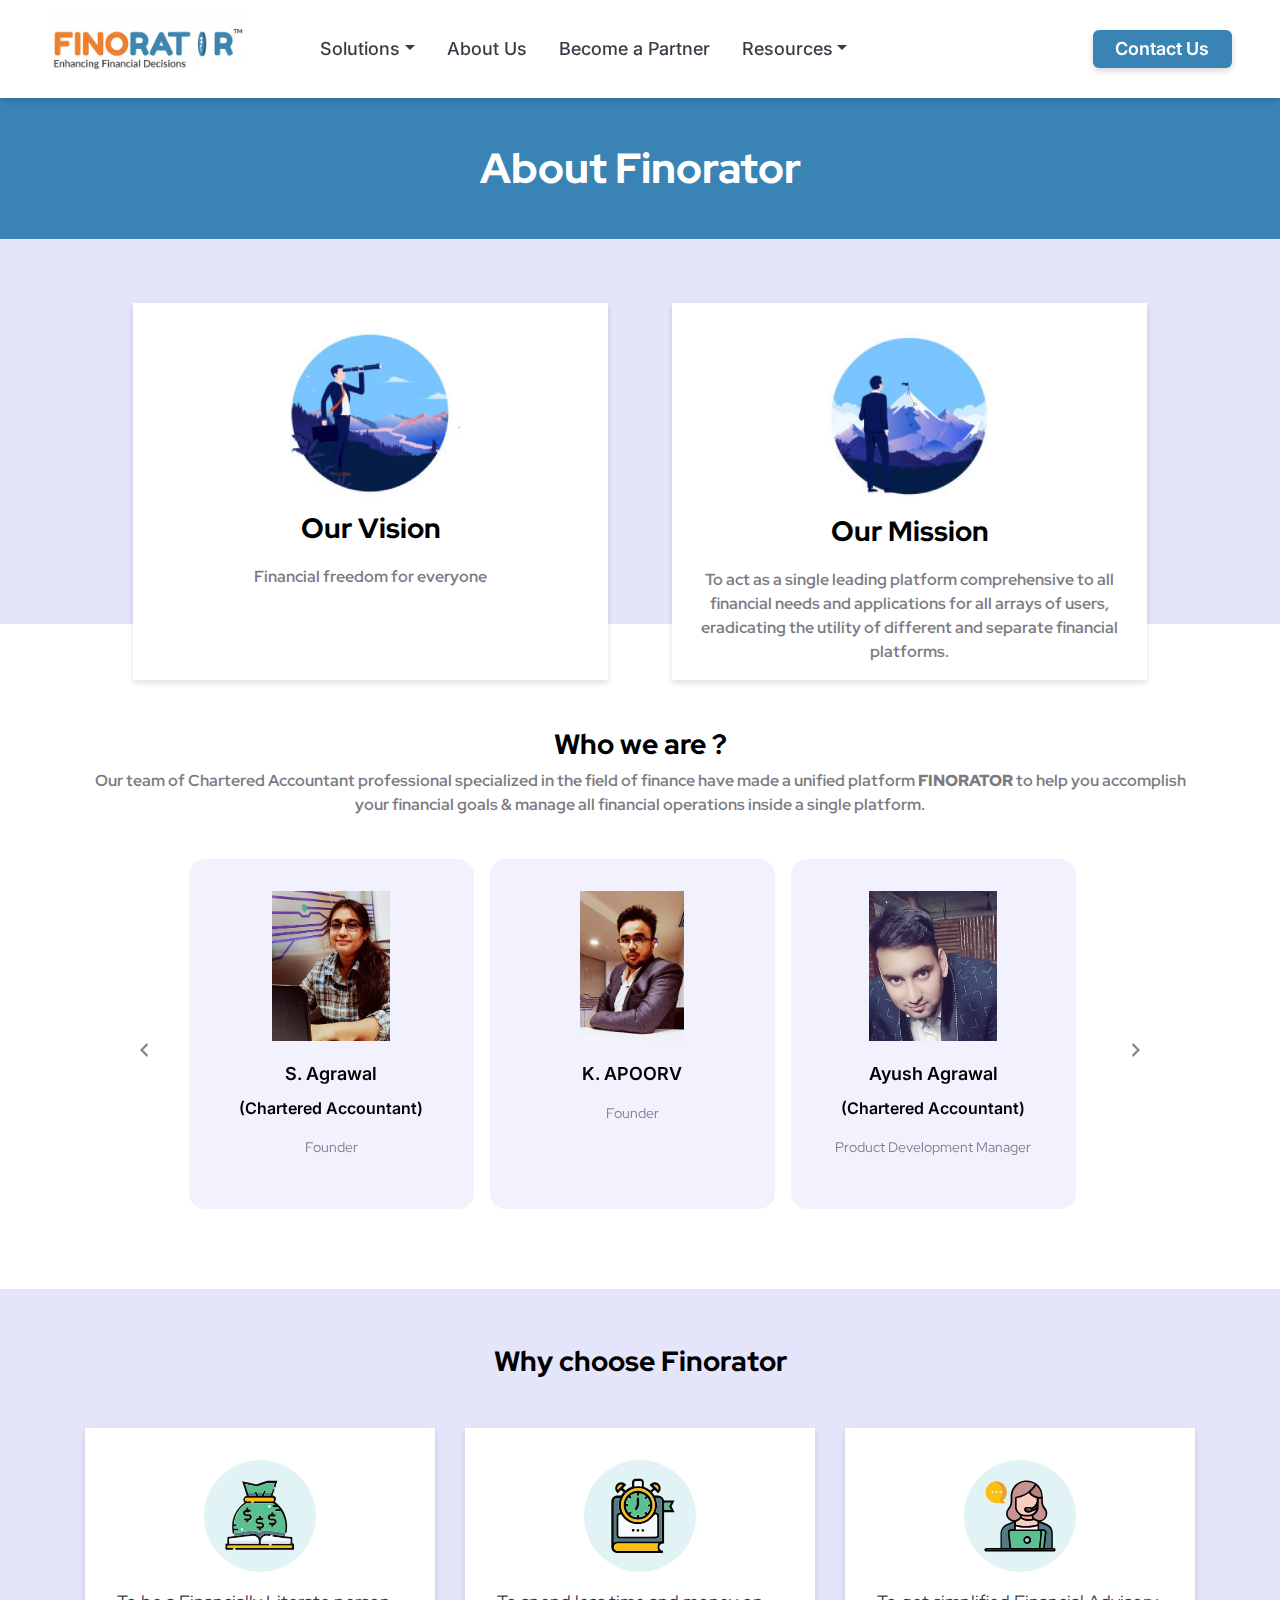
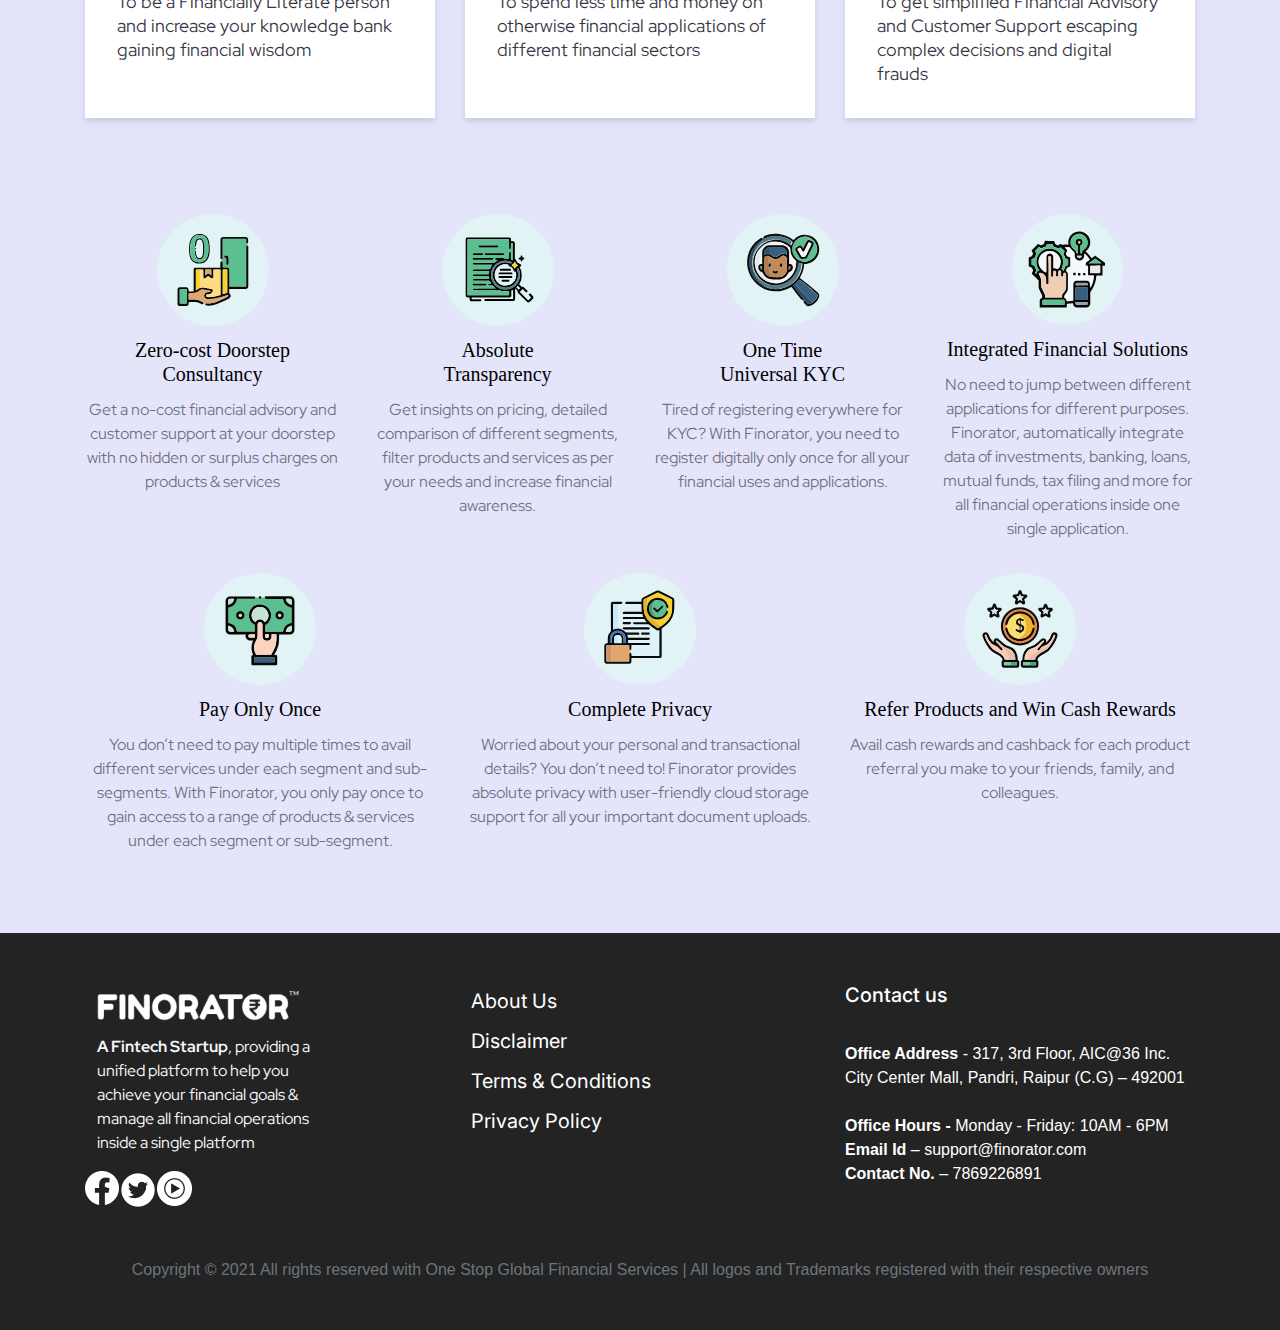
==== commit 4d78c0e6: "final" ====
--- a/about-us.html
+++ b/about-us.html
@@ -37,7 +37,7 @@
                                     <a tabindex="-1" href="index.html#segment" class="dropdown-item">Mutual Fund</a>
                                 </li>
                                 <li>
-                                    <a tabindex="-1" href="https://www.gibl.in/?source=1000051793" target="_blank" class="dropdown-item">Insurance</a>
+                                    <a tabindex="-1" href="https://www.gibl.in/?source=1000051793" class="dropdown-item">Insurance</a>
                                 </li>
                                 <li>
                                     <a tabindex="-1" href="index.html#segment" class="dropdown-item">Loans</a>
@@ -110,13 +110,13 @@
                     <div class="vision-card col-xl-5 col-lg-4">
                         <img src="assets/vision.png"/>
                         <div class="theme-head text-center">Our Vision</div>
-                        <div class="description text-center">Financial freedom for everyone
+                        <div class="description text-center font-weight-bold">Financial freedom for everyone
 </div>
                     </div>
                     <div class="vision-card col-xl-5 col-lg-4">
                         <img src="assets/mission.png"/>
                         <div class="theme-head text-center">Our Mission</div>
-                        <div class="description text-center">To act as a single leading platform comprehensive to all financial needs and applications for all arrays of users, eradicating the utility of different and separate financial platforms.
+                        <div class="description text-center font-weight-bold">To act as a single leading platform comprehensive to all financial needs and applications for all arrays of users, eradicating the utility of different and separate financial platforms.
 </div>
                     </div>
                 </div>
@@ -126,7 +126,7 @@
             <div class="container">
                 <div class="theme-head text-center">
                     Who we are ?                     
-                    <div class="description text-center">Our team of Chartered Accountant professional specialized in the field of finance have made a unified platform 
+                    <div class="description text-center font-weight-bold">Our team of Chartered Accountant professional specialized in the field of finance have made a unified platform 
                         <b>FINORATOR</b> to help you accomplish your financial goals &amp; manage all financial operations inside a single platform.
                     </div>
                 </div>
@@ -140,17 +140,17 @@
                         <div class="carousel-item active">
                             <div class="row" style="justify-content: center;">
                                 <div class="team-card col-xl-3 col-lg-4">
-                                    <img src="assets/person.jpeg">
+                                    <img src="assets/team/image%2038.png">
                                     <h3>S. Agrawal<br><span style="font-size: 16px;">(Chartered Accountant)</span></h3>
                                     <p>Founder</p>
                                 </div>
                                 <div class="team-card col-xl-3 col-lg-4">
-                                    <img src="assets/person.jpeg">
+                                    <img src="assets/team/image%2040.png">
                                     <h3>K. APOORV</h3>
                                     <p>Founder</p>
                                 </div>
                                 <div class="team-card col-xl-3 col-lg-4">
-                                    <img src="assets/person.jpeg">
+                                    <img src="assets/team/image%2042.png">
                                     <h3>Ayush Agrawal<br><span style="font-size: 16px;">(Chartered Accountant)</span></h3>
                                     <p>Product Development Manager</p>
                                 </div>
@@ -159,12 +159,12 @@
                         <div class="carousel-item">
                             <div class="row" style="justify-content: center;">
                                 <div class="team-card col-lg-4 col-xl-3">
-                                    <img src="assets/person.jpeg">
+                                    <img src="assets/team/image%2041.png">
                                     <h3>Dikshita Agrawal<br><span style="font-size: 16px;">(Company Secretary)</span></h3>
                                     <p>Product Development Manager</p>
                                 </div>
                                 <div class="team-card col-xl-3 col-lg-4">
-                                    <img src="assets/person.jpeg">
+                                    <img src="assets/team/image%2039.png">
                                     <h3>Anjali Patel</h3>
                                     <p>HR Manager</p>
                                 </div>
@@ -307,7 +307,8 @@
                         <p class="text-white text-left"><b>Office Address</b> -  317, 3rd Floor, AIC@36 Inc.
 City Center Mall, Pandri, Raipur (C.G) – 492001<br><br><b>Office Hours -</b>
 Monday - Friday: 10AM - 6PM<b>
-Email Id</b> – support@finorator.com</p>
+Email Id</b> – support@finorator.com<br><b>
+Contact No.</b> – 7869226891</p>
                     </div>
                 </div>
                 <hr>
--- a/main.css
+++ b/main.css
@@ -402,6 +402,7 @@
     padding: 0em;
     max-width: 90%;
     margin-bottom: 1em;
+    max-height: 150px;
 }
 
 .team-card h3 {
@@ -759,4 +760,8 @@
     .testimony-body {
         margin-left: 0;
     }
+
+    .vision-card {
+        margin-bottom: 1em;
+    }
 }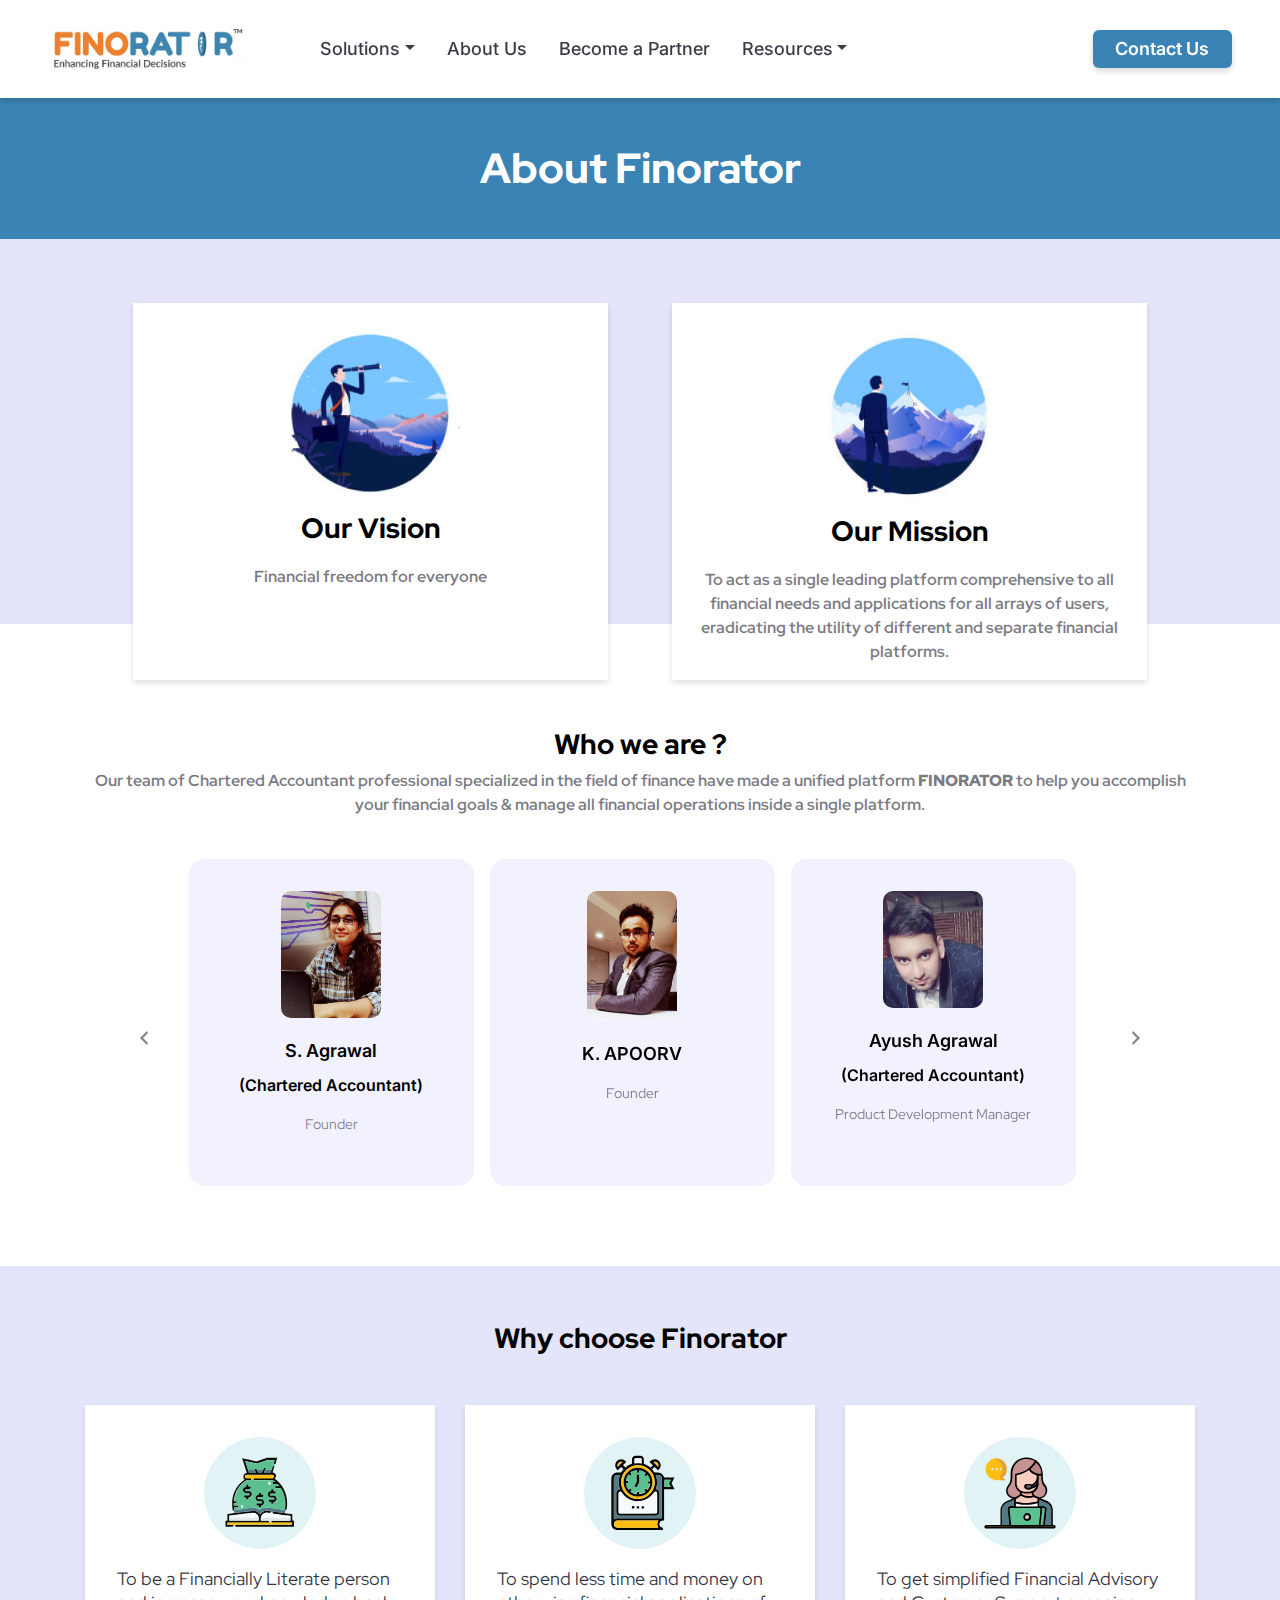
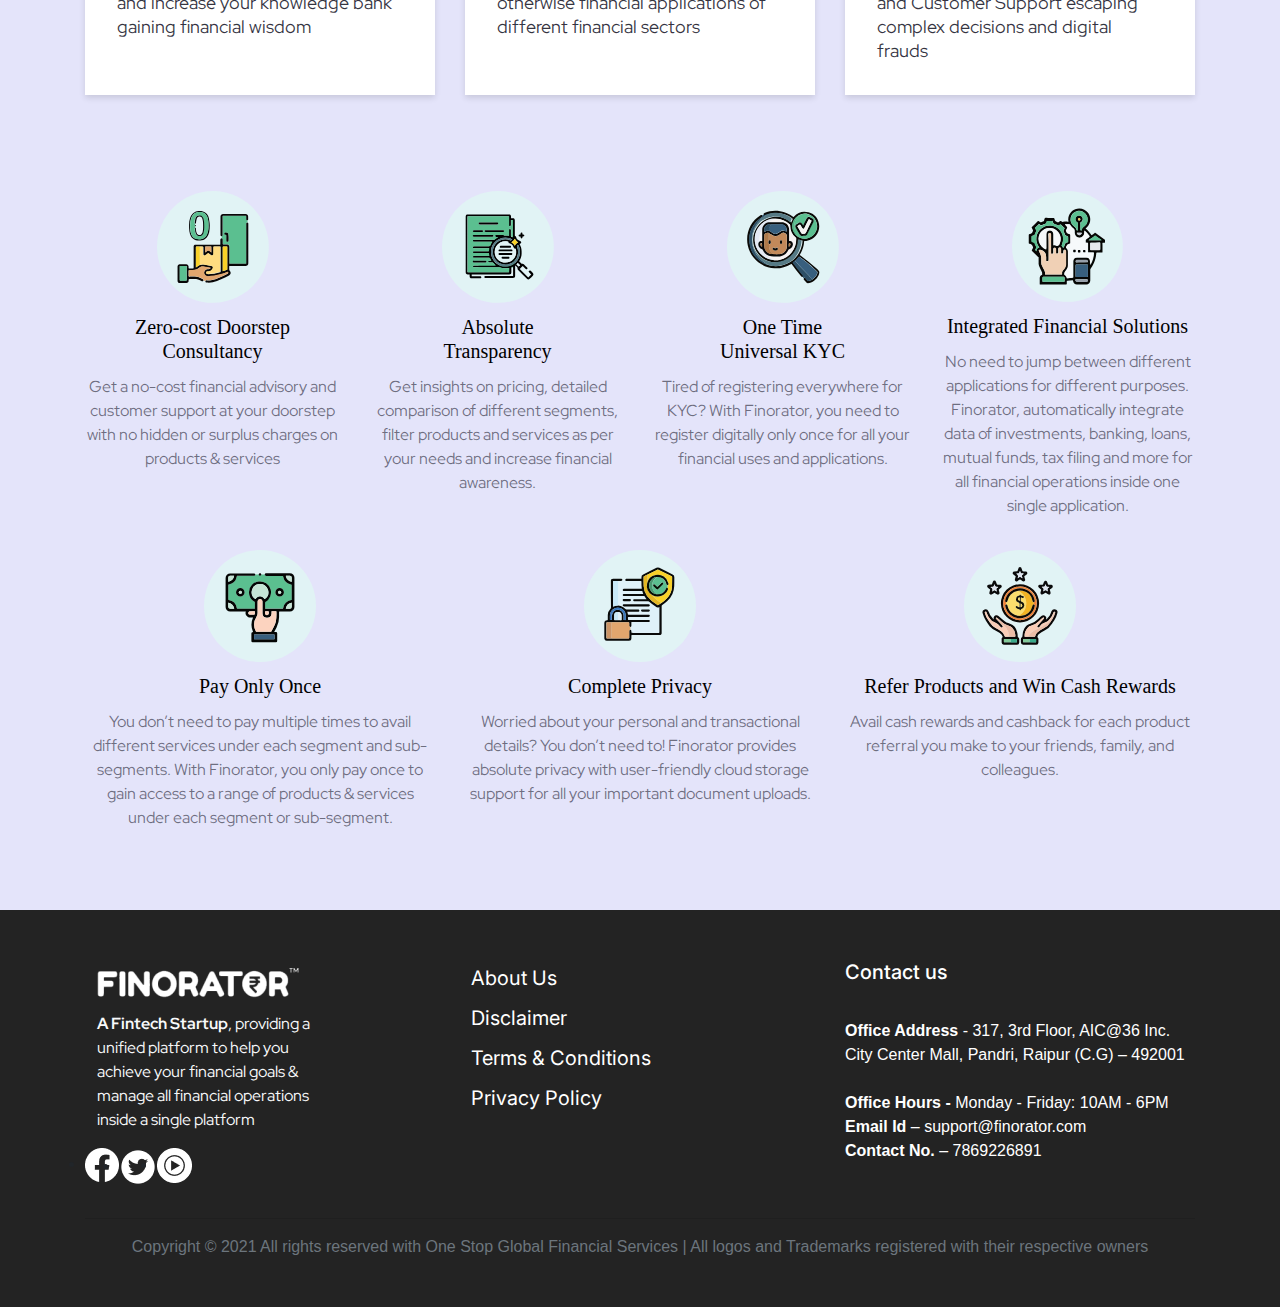
==== commit d58cc869: "final" ====
--- a/about-us.html
+++ b/about-us.html
@@ -169,7 +169,7 @@
                                     <p>HR Manager</p>
                                 </div>
                                 <div class="team-card col-xl-3 col-lg-4">
-                                    <img src="assets/person.jpeg">
+                                    <img src="assets/team/image%2043.png">
                                     <h3>Indra Pratap Singh</h3>
                                     <p>Senior Operational Manager</p>
                                 </div>
--- a/main.css
+++ b/main.css
@@ -400,9 +400,10 @@
 
 .team-card img {
     padding: 0em;
-    max-width: 90%;
+    max-width: 100px;
     margin-bottom: 1em;
-    max-height: 150px;
+    max-height: 130px;
+    border-radius: 10px;
 }
 
 .team-card h3 {
